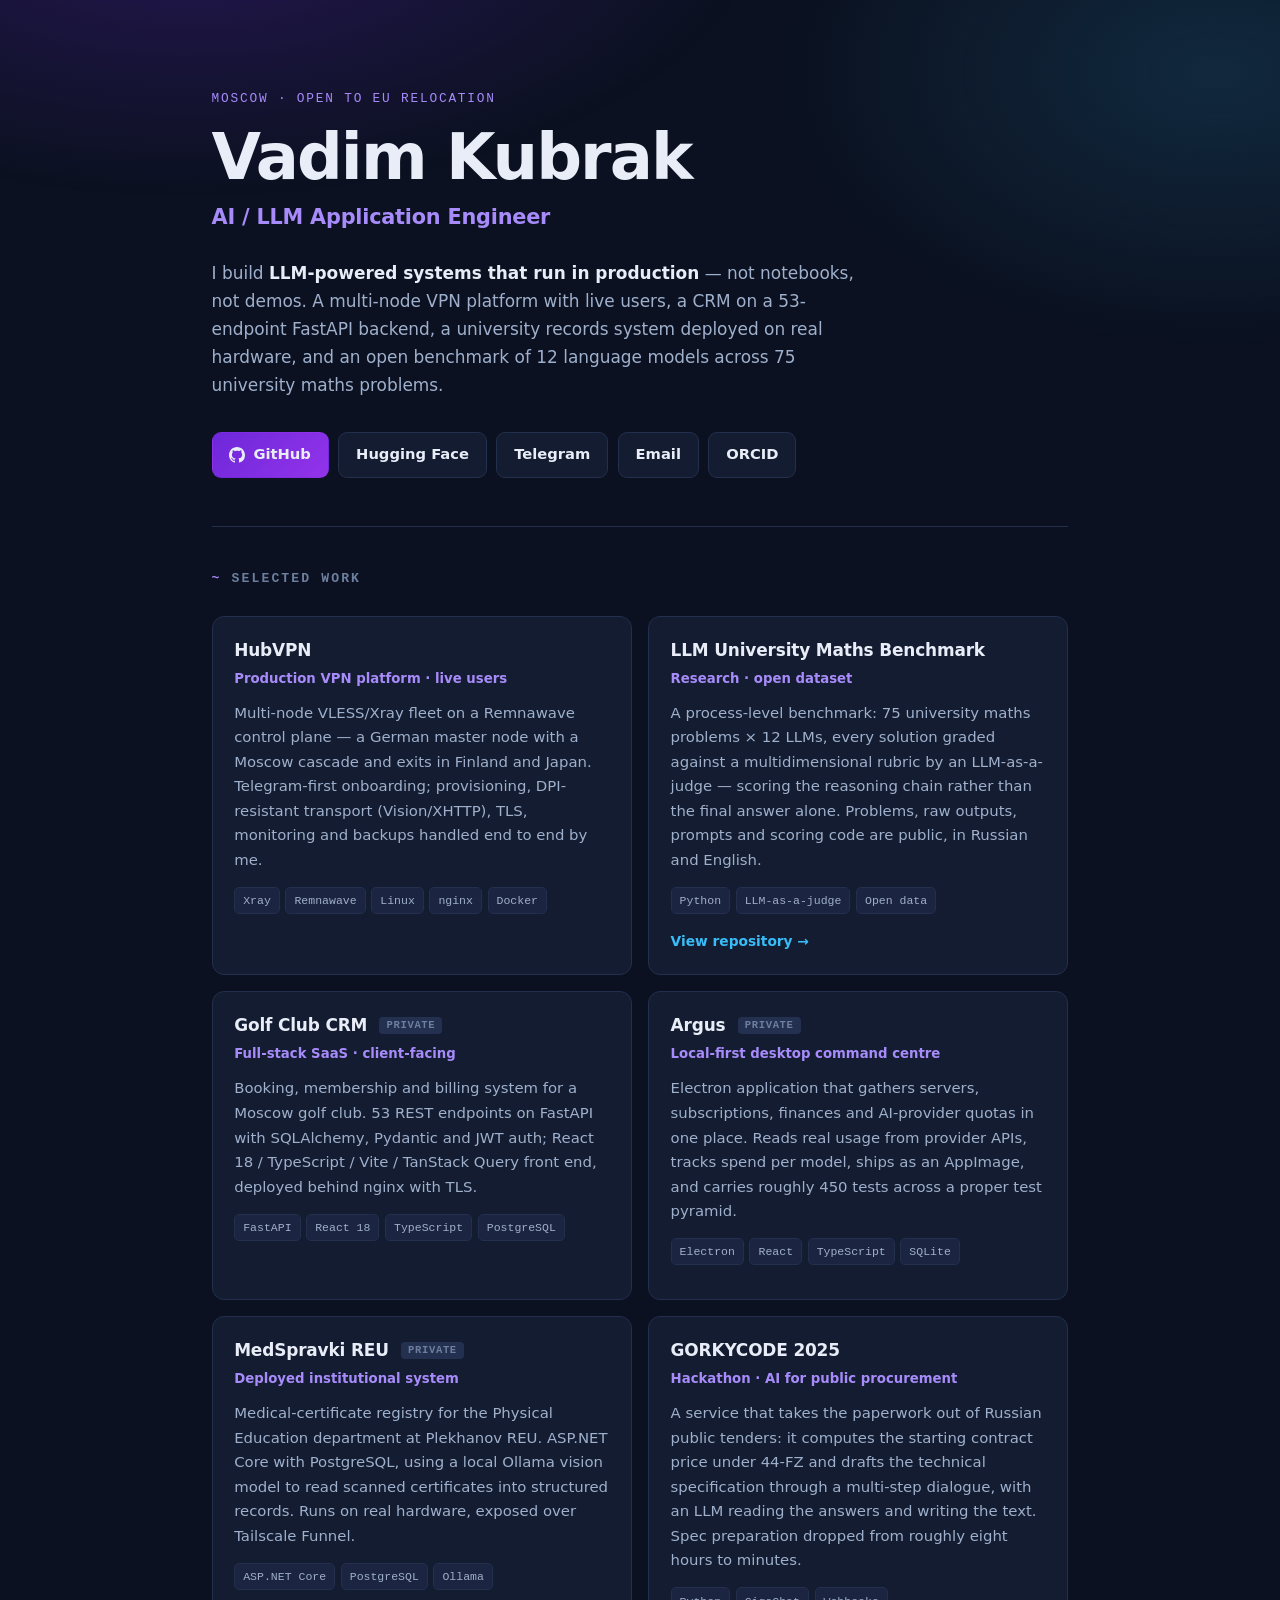
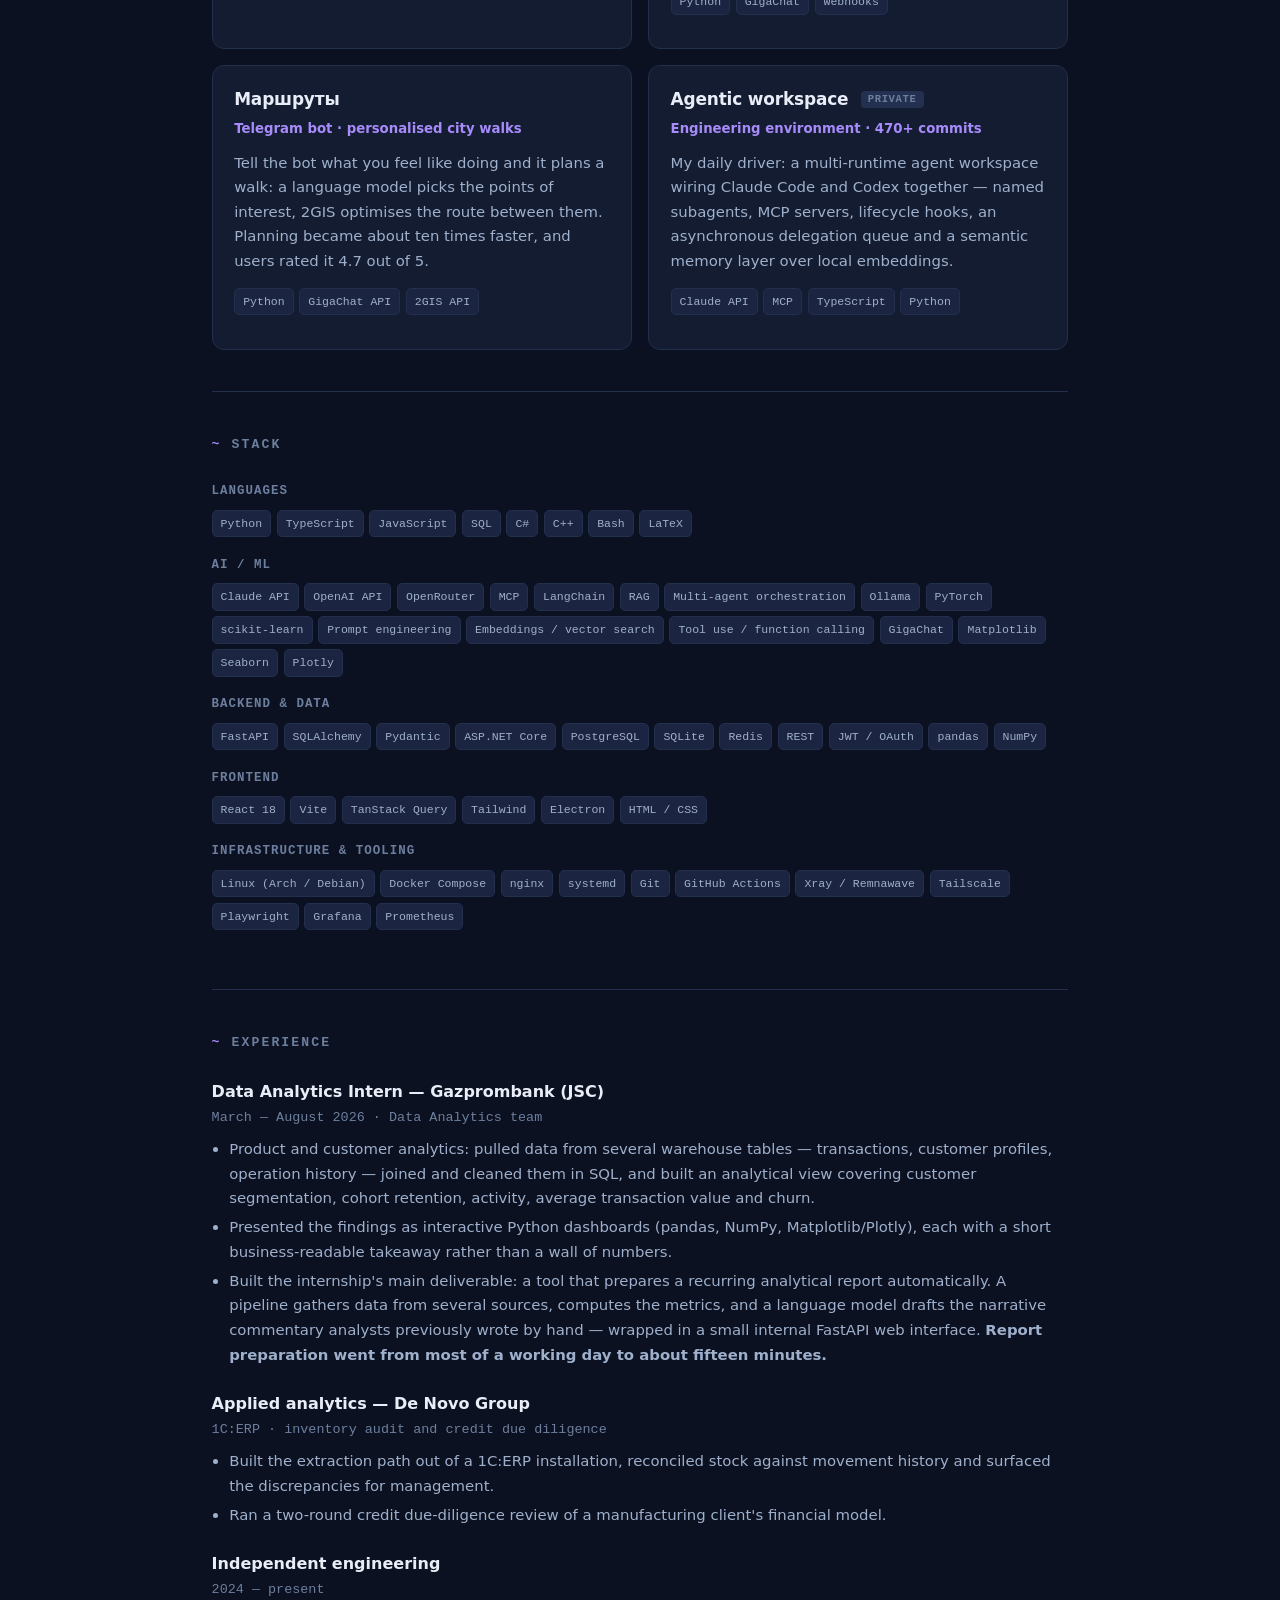
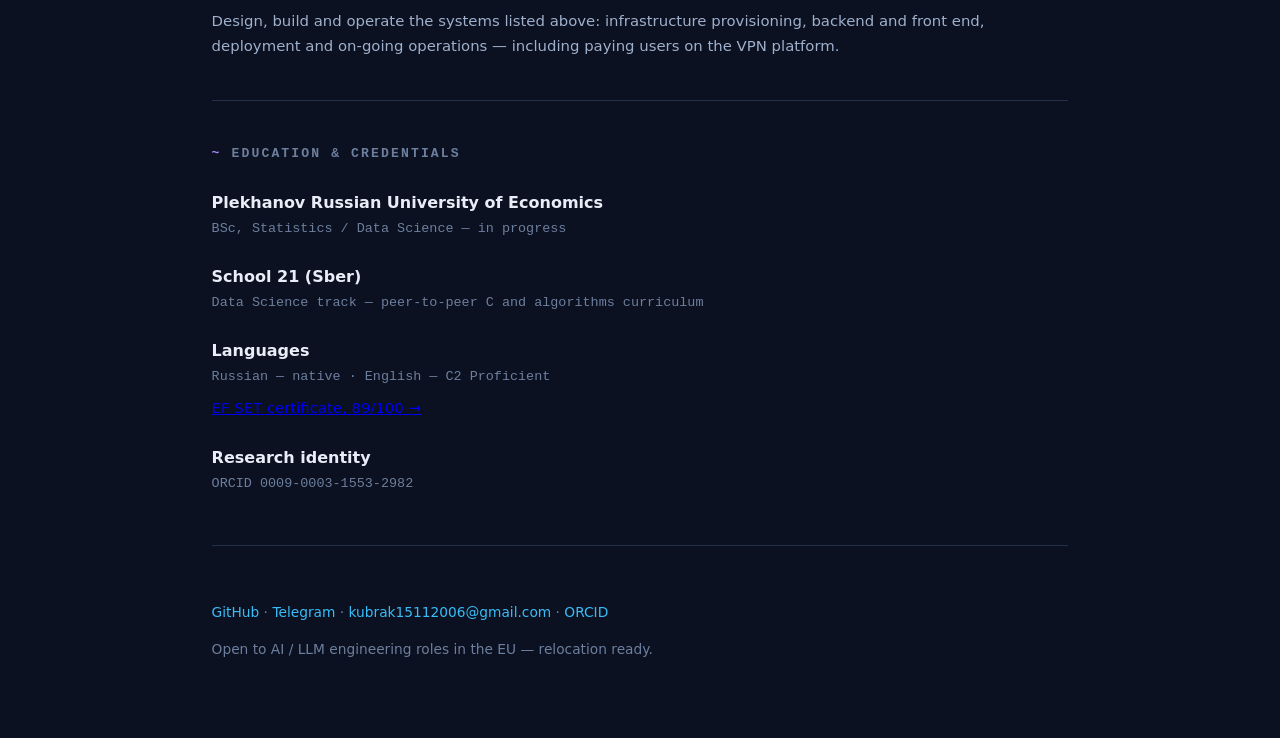
==== index.html @ 0b0b3840 "feat: link the Hugging Face profile" ====
<!doctype html>
<html lang="en">
<head>
<meta charset="utf-8" />
<meta name="viewport" content="width=device-width, initial-scale=1" />
<title>Vadim Kubrak — AI / LLM Application Engineer</title>
<meta name="description" content="AI / LLM Application Engineer. Production LLM systems, multi-agent pipelines, RAG and MCP tooling. FastAPI, React, Linux infrastructure. Open to roles in the EU." />
<link rel="canonical" href="https://archangel-gabri.github.io/" />

<meta property="og:type" content="profile" />
<meta property="og:title" content="Vadim Kubrak — AI / LLM Application Engineer" />
<meta property="og:description" content="Production LLM systems, not demos. Multi-agent pipelines, RAG, MCP. FastAPI · React · Linux." />
<meta property="og:url" content="https://archangel-gabri.github.io/" />
<meta name="twitter:card" content="summary" />

<link rel="icon" href="data:image/svg+xml,<svg xmlns='http://www.w3.org/2000/svg' viewBox='0 0 100 100'><rect width='100' height='100' rx='22' fill='%236D28D9'/><text y='.9em' x='50%25' text-anchor='middle' font-size='62' font-family='monospace' fill='%23fff'>V</text></svg>" />

<script type="application/ld+json">
{
  "@context": "https://schema.org",
  "@type": "Person",
  "name": "Vadim Kubrak",
  "alternateName": "Кубрак Вадим Андреевич",
  "jobTitle": "AI / LLM Application Engineer",
  "email": "mailto:kubrak15112006@gmail.com",
  "url": "https://archangel-gabri.github.io/",
  "identifier": "https://orcid.org/0009-0003-1553-2982",
  "address": { "@type": "PostalAddress", "addressLocality": "Moscow", "addressCountry": "RU" },
  "alumniOf": [
    { "@type": "CollegeOrUniversity", "name": "Plekhanov Russian University of Economics" },
    { "@type": "EducationalOrganization", "name": "School 21 (Sber)" }
  ],
  "knowsLanguage": ["ru", "en"],
  "knowsAbout": ["Large Language Models", "Retrieval-Augmented Generation", "Model Context Protocol",
                 "FastAPI", "React", "TypeScript", "Python", "Linux", "Docker"],
  "sameAs": [
    "https://github.com/Archangel-gabri",
    "https://orcid.org/0009-0003-1553-2982",
    "https://t.me/Castiel68"
  ]
}
</script>

<style>
  :root{
    --bg:#0B1120; --bg-soft:#111a2e; --panel:#131c30; --line:#22304d;
    --ink:#E8EDF7; --ink-dim:#9FB0CC; --ink-faint:#6D7F9E;
    --accent:#A78BFA; --accent-2:#6D28D9; --accent-3:#38BDF8;
    --mono:ui-monospace,"JetBrains Mono","SF Mono",Menlo,Consolas,monospace;
    --sans:"Inter",system-ui,-apple-system,"Segoe UI",Roboto,sans-serif;
    --maxw:900px;
  }
  *{box-sizing:border-box}
  html{scroll-behavior:smooth}
  body{
    margin:0; background:var(--bg); color:var(--ink);
    font-family:var(--sans); line-height:1.65; -webkit-font-smoothing:antialiased;
  }
  body::before{
    content:""; position:fixed; inset:0; pointer-events:none; z-index:0;
    background:
      radial-gradient(60rem 30rem at 15% -10%, rgba(109,40,217,.28), transparent 60%),
      radial-gradient(45rem 28rem at 95% 8%, rgba(56,189,248,.14), transparent 62%);
  }
  .wrap{position:relative; z-index:1; max-width:var(--maxw); margin:0 auto; padding:0 1.35rem}

  /* ── header ─────────────────────────────────────────── */
  header{padding:5.5rem 0 3rem}
  .eyebrow{
    font-family:var(--mono); font-size:.8rem; letter-spacing:.14em; text-transform:uppercase;
    color:var(--accent); margin:0 0 1rem;
  }
  h1{
    margin:0 0 .55rem; font-size:clamp(2.4rem,7vw,4rem); line-height:1.03;
    letter-spacing:-.03em; font-weight:800;
  }
  .role{
    margin:0 0 1.6rem; font-size:clamp(1.05rem,2.6vw,1.3rem); color:var(--accent);
    font-weight:600; letter-spacing:-.01em;
  }
  .lede{max-width:60ch; color:var(--ink-dim); font-size:1.06rem; margin:0 0 2rem}
  .lede strong{color:var(--ink); font-weight:600}

  .links{display:flex; flex-wrap:wrap; gap:.6rem}
  .btn{
    display:inline-flex; align-items:center; gap:.5rem; text-decoration:none;
    padding:.62rem 1.05rem; border-radius:9px; font-size:.92rem; font-weight:600;
    border:1px solid var(--line); color:var(--ink); background:var(--panel);
    transition:border-color .18s, transform .18s, background .18s;
  }
  .btn:hover{border-color:var(--accent); transform:translateY(-2px); background:#182444}
  .btn.primary{background:linear-gradient(135deg,var(--accent-2),#9333EA); border-color:transparent}
  .btn.primary:hover{background:linear-gradient(135deg,#7c3aed,#a855f7)}
  .btn svg{width:16px;height:16px;fill:currentColor;flex:none}

  /* ── sections ───────────────────────────────────────── */
  section{padding:2.6rem 0; border-top:1px solid var(--line)}
  h2{
    font-family:var(--mono); font-size:.82rem; letter-spacing:.16em; text-transform:uppercase;
    color:var(--ink-faint); margin:0 0 1.6rem; font-weight:600;
  }
  h2::before{content:"~ "; color:var(--accent)}

  .grid{display:grid; grid-template-columns:repeat(auto-fit,minmax(280px,1fr)); gap:1rem}
  .card{
    background:var(--panel); border:1px solid var(--line); border-radius:12px; padding:1.25rem 1.35rem;
    transition:border-color .18s, transform .18s;
  }
  .card:hover{border-color:#33456b; transform:translateY(-2px)}
  .card h3{margin:0 0 .2rem; font-size:1.06rem; letter-spacing:-.01em}
  .card .meta{margin:0 0 .7rem; font-size:.83rem; color:var(--accent); font-weight:600}
  .card p{margin:0 0 .9rem; font-size:.93rem; color:var(--ink-dim)}
  .card a.more{font-size:.86rem; color:var(--accent-3); text-decoration:none; font-weight:600}
  .card a.more:hover{text-decoration:underline}

  .tags{display:flex; flex-wrap:wrap; gap:.35rem; margin-bottom:.85rem}
  .tag{
    font-family:var(--mono); font-size:.72rem; padding:.2rem .5rem; border-radius:5px;
    background:#1b2440; color:var(--ink-dim); border:1px solid var(--line);
  }
  .pill{
    font-family:var(--mono); font-size:.66rem; letter-spacing:.06em; text-transform:uppercase;
    padding:.15rem .45rem; border-radius:4px; background:#243050; color:var(--ink-faint);
    vertical-align:middle; margin-left:.4rem; font-weight:600;
  }

  /* stack */
  .stack-row{margin-bottom:1.1rem}
  .stack-row h4{
    margin:0 0 .5rem; font-size:.78rem; font-family:var(--mono); color:var(--ink-faint);
    letter-spacing:.08em; text-transform:uppercase; font-weight:600;
  }

  /* experience / education */
  .entry{margin-bottom:1.5rem}
  .entry:last-child{margin-bottom:0}
  .entry h3{margin:0 0 .1rem; font-size:1rem}
  .entry .meta{margin:0 0 .5rem; font-size:.84rem; color:var(--ink-faint); font-family:var(--mono)}
  .entry p{margin:0; font-size:.93rem; color:var(--ink-dim)}
  .entry ul{margin:.5rem 0 0; padding-left:1.1rem; color:var(--ink-dim); font-size:.93rem}
  .entry li{margin-bottom:.28rem}

  footer{
    padding:2.6rem 0 4rem; border-top:1px solid var(--line);
    color:var(--ink-faint); font-size:.86rem;
  }
  footer a{color:var(--accent-3); text-decoration:none}
  footer a:hover{text-decoration:underline}

  @media (prefers-reduced-motion:reduce){
    *{transition:none !important; scroll-behavior:auto !important}
  }
</style>
</head>
<body>
<div class="wrap">

<header>
  <p class="eyebrow">Moscow · open to EU relocation</p>
  <h1>Vadim Kubrak</h1>
  <p class="role">AI / LLM Application Engineer</p>
  <p class="lede">
    I build <strong>LLM-powered systems that run in production</strong> — not notebooks, not demos.
    A multi-node VPN platform with live users, a CRM on a 53-endpoint FastAPI backend, a university
    records system deployed on real hardware, and an open benchmark of 12 language models across
    75 university maths problems.
  </p>
  <div class="links">
    <a class="btn primary" href="https://github.com/Archangel-gabri">
      <svg viewBox="0 0 16 16"><path d="M8 0C3.58 0 0 3.58 0 8c0 3.54 2.29 6.53 5.47 7.59.4.07.55-.17.55-.38 0-.19-.01-.82-.01-1.49-2.01.37-2.53-.49-2.69-.94-.09-.23-.48-.94-.82-1.13-.28-.15-.68-.52-.01-.53.63-.01 1.08.58 1.23.82.72 1.21 1.87.87 2.33.66.07-.52.28-.87.51-1.07-1.78-.2-3.64-.89-3.64-3.95 0-.87.31-1.59.82-2.15-.08-.2-.36-1.02.08-2.12 0 0 .67-.21 2.2.82.64-.18 1.32-.27 2-.27s1.36.09 2 .27c1.53-1.04 2.2-.82 2.2-.82.44 1.1.16 1.92.08 2.12.51.56.82 1.27.82 2.15 0 3.07-1.87 3.75-3.65 3.95.29.25.54.73.54 1.48 0 1.07-.01 1.93-.01 2.2 0 .21.15.46.55.38A8.01 8.01 0 0016 8c0-4.42-3.58-8-8-8z"/></svg>
      GitHub
    </a>
    <a class="btn" href="https://huggingface.co/vadimkubrak">Hugging Face</a>
    <a class="btn" href="https://t.me/Castiel68">Telegram</a>
    <a class="btn" href="mailto:kubrak15112006@gmail.com">Email</a>
    <a class="btn" href="https://orcid.org/0009-0003-1553-2982">ORCID</a>
  </div>
</header>

<section id="work">
  <h2>Selected work</h2>
  <div class="grid">

    <article class="card">
      <h3>HubVPN</h3>
      <p class="meta">Production VPN platform · live users</p>
      <p>
        Multi-node VLESS/Xray fleet on a Remnawave control plane — a German master node with a Moscow
        cascade and exits in Finland and Japan. Telegram-first onboarding; provisioning, DPI-resistant
        transport (Vision/XHTTP), TLS, monitoring and backups handled end to end by me.
      </p>
      <div class="tags"><span class="tag">Xray</span><span class="tag">Remnawave</span><span class="tag">Linux</span><span class="tag">nginx</span><span class="tag">Docker</span></div>
    </article>

    <article class="card">
      <h3>LLM University Maths Benchmark</h3>
      <p class="meta">Research · open dataset</p>
      <p>
        A process-level benchmark: 75 university maths problems × 12 LLMs, every solution graded against
        a multidimensional rubric by an LLM-as-a-judge — scoring the reasoning chain rather than the final
        answer alone. Problems, raw outputs, prompts and scoring code are public, in Russian and English.
      </p>
      <div class="tags"><span class="tag">Python</span><span class="tag">LLM-as-a-judge</span><span class="tag">Open data</span></div>
      <a class="more" href="https://github.com/Archangel-gabri/llm-university-math-benchmark">View repository →</a>
    </article>

    <article class="card">
      <h3>Golf Club CRM <span class="pill">private</span></h3>
      <p class="meta">Full-stack SaaS · client-facing</p>
      <p>
        Booking, membership and billing system for a Moscow golf club. 53 REST endpoints on FastAPI with
        SQLAlchemy, Pydantic and JWT auth; React 18 / TypeScript / Vite / TanStack Query front end,
        deployed behind nginx with TLS.
      </p>
      <div class="tags"><span class="tag">FastAPI</span><span class="tag">React 18</span><span class="tag">TypeScript</span><span class="tag">PostgreSQL</span></div>
    </article>

    <article class="card">
      <h3>Argus <span class="pill">private</span></h3>
      <p class="meta">Local-first desktop command centre</p>
      <p>
        Electron application that gathers servers, subscriptions, finances and AI-provider quotas in one
        place. Reads real usage from provider APIs, tracks spend per model, ships as an AppImage, and
        carries roughly 450 tests across a proper test pyramid.
      </p>
      <div class="tags"><span class="tag">Electron</span><span class="tag">React</span><span class="tag">TypeScript</span><span class="tag">SQLite</span></div>
    </article>

    <article class="card">
      <h3>MedSpravki REU <span class="pill">private</span></h3>
      <p class="meta">Deployed institutional system</p>
      <p>
        Medical-certificate registry for the Physical Education department at Plekhanov REU. ASP.NET Core
        with PostgreSQL, using a local Ollama vision model to read scanned certificates into structured
        records. Runs on real hardware, exposed over Tailscale Funnel.
      </p>
      <div class="tags"><span class="tag">ASP.NET Core</span><span class="tag">PostgreSQL</span><span class="tag">Ollama</span></div>
    </article>

    <article class="card">
      <h3>GORKYCODE 2025</h3>
      <p class="meta">Hackathon · AI for public procurement</p>
      <p>
        A service that takes the paperwork out of Russian public tenders: it computes the starting
        contract price under 44-FZ and drafts the technical specification through a multi-step dialogue,
        with an LLM reading the answers and writing the text. Spec preparation dropped from roughly
        eight hours to minutes.
      </p>
      <div class="tags"><span class="tag">Python</span><span class="tag">GigaChat</span><span class="tag">Webhooks</span></div>
    </article>

    <article class="card">
      <h3>Маршруты</h3>
      <p class="meta">Telegram bot · personalised city walks</p>
      <p>
        Tell the bot what you feel like doing and it plans a walk: a language model picks the points of
        interest, 2GIS optimises the route between them. Planning became about ten times faster, and
        users rated it 4.7 out of 5.
      </p>
      <div class="tags"><span class="tag">Python</span><span class="tag">GigaChat API</span><span class="tag">2GIS API</span></div>
    </article>

    <article class="card">
      <h3>Agentic workspace <span class="pill">private</span></h3>
      <p class="meta">Engineering environment · 470+ commits</p>
      <p>
        My daily driver: a multi-runtime agent workspace wiring Claude Code and Codex together — named
        subagents, MCP servers, lifecycle hooks, an asynchronous delegation queue and a semantic memory
        layer over local embeddings.
      </p>
      <div class="tags"><span class="tag">Claude API</span><span class="tag">MCP</span><span class="tag">TypeScript</span><span class="tag">Python</span></div>
    </article>

  </div>
</section>

<section id="stack">
  <h2>Stack</h2>

  <div class="stack-row">
    <h4>Languages</h4>
    <div class="tags">
      <span class="tag">Python</span><span class="tag">TypeScript</span><span class="tag">JavaScript</span>
      <span class="tag">SQL</span><span class="tag">C#</span><span class="tag">C++</span>
      <span class="tag">Bash</span><span class="tag">LaTeX</span>
    </div>
  </div>

  <div class="stack-row">
    <h4>AI / ML</h4>
    <div class="tags">
      <span class="tag">Claude API</span><span class="tag">OpenAI API</span><span class="tag">OpenRouter</span>
      <span class="tag">MCP</span><span class="tag">LangChain</span><span class="tag">RAG</span>
      <span class="tag">Multi-agent orchestration</span><span class="tag">Ollama</span>
      <span class="tag">PyTorch</span><span class="tag">scikit-learn</span><span class="tag">Prompt engineering</span>
      <span class="tag">Embeddings / vector search</span><span class="tag">Tool use / function calling</span>
      <span class="tag">GigaChat</span><span class="tag">Matplotlib</span><span class="tag">Seaborn</span><span class="tag">Plotly</span>
    </div>
  </div>

  <div class="stack-row">
    <h4>Backend &amp; data</h4>
    <div class="tags">
      <span class="tag">FastAPI</span><span class="tag">SQLAlchemy</span><span class="tag">Pydantic</span>
      <span class="tag">ASP.NET Core</span><span class="tag">PostgreSQL</span><span class="tag">SQLite</span>
      <span class="tag">Redis</span><span class="tag">REST</span><span class="tag">JWT / OAuth</span>
      <span class="tag">pandas</span><span class="tag">NumPy</span>
    </div>
  </div>

  <div class="stack-row">
    <h4>Frontend</h4>
    <div class="tags">
      <span class="tag">React 18</span><span class="tag">Vite</span><span class="tag">TanStack Query</span>
      <span class="tag">Tailwind</span><span class="tag">Electron</span><span class="tag">HTML / CSS</span>
    </div>
  </div>

  <div class="stack-row">
    <h4>Infrastructure &amp; tooling</h4>
    <div class="tags">
      <span class="tag">Linux (Arch / Debian)</span><span class="tag">Docker Compose</span><span class="tag">nginx</span>
      <span class="tag">systemd</span><span class="tag">Git</span><span class="tag">GitHub Actions</span>
      <span class="tag">Xray / Remnawave</span><span class="tag">Tailscale</span><span class="tag">Playwright</span>
      <span class="tag">Grafana</span><span class="tag">Prometheus</span>
    </div>
  </div>
</section>

<section id="experience">
  <h2>Experience</h2>

  <div class="entry">
    <h3>Data Analytics Intern — Gazprombank (JSC)</h3>
    <p class="meta">March — August 2026 · Data Analytics team</p>
    <ul>
      <li>Product and customer analytics: pulled data from several warehouse tables — transactions,
          customer profiles, operation history — joined and cleaned them in SQL, and built an analytical
          view covering customer segmentation, cohort retention, activity, average transaction value
          and churn.</li>
      <li>Presented the findings as interactive Python dashboards (pandas, NumPy, Matplotlib/Plotly),
          each with a short business-readable takeaway rather than a wall of numbers.</li>
      <li>Built the internship's main deliverable: a tool that prepares a recurring analytical report
          automatically. A pipeline gathers data from several sources, computes the metrics, and a
          language model drafts the narrative commentary analysts previously wrote by hand — wrapped in
          a small internal FastAPI web interface. <strong>Report preparation went from most of a working
          day to about fifteen minutes.</strong></li>
    </ul>
  </div>

  <div class="entry">
    <h3>Applied analytics — De Novo Group</h3>
    <p class="meta">1C:ERP · inventory audit and credit due diligence</p>
    <ul>
      <li>Built the extraction path out of a 1C:ERP installation, reconciled stock against movement
          history and surfaced the discrepancies for management.</li>
      <li>Ran a two-round credit due-diligence review of a manufacturing client's financial model.</li>
    </ul>
  </div>

  <div class="entry">
    <h3>Independent engineering</h3>
    <p class="meta">2024 — present</p>
    <p>
      Design, build and operate the systems listed above: infrastructure provisioning, backend and front
      end, deployment and on-going operations — including paying users on the VPN platform.
    </p>
  </div>
</section>

<section id="education">
  <h2>Education &amp; credentials</h2>

  <div class="entry">
    <h3>Plekhanov Russian University of Economics</h3>
    <p class="meta">BSc, Statistics / Data Science — in progress</p>
  </div>

  <div class="entry">
    <h3>School 21 (Sber)</h3>
    <p class="meta">Data Science track — peer-to-peer C and algorithms curriculum</p>
  </div>

  <div class="entry">
    <h3>Languages</h3>
    <p class="meta">Russian — native · English — C2 Proficient</p>
    <p><a class="more" href="https://cert.efset.org/AUNUCR">EF SET certificate, 89/100 →</a></p>
  </div>

  <div class="entry">
    <h3>Research identity</h3>
    <p class="meta">ORCID 0009-0003-1553-2982</p>
  </div>
</section>

<footer>
  <p>
    <a href="https://github.com/Archangel-gabri">GitHub</a> ·
    <a href="https://t.me/Castiel68">Telegram</a> ·
    <a href="mailto:kubrak15112006@gmail.com">kubrak15112006@gmail.com</a> ·
    <a href="https://orcid.org/0009-0003-1553-2982">ORCID</a>
  </p>
  <p>Open to AI / LLM engineering roles in the EU — relocation ready.</p>
</footer>

</div>
</body>
</html>
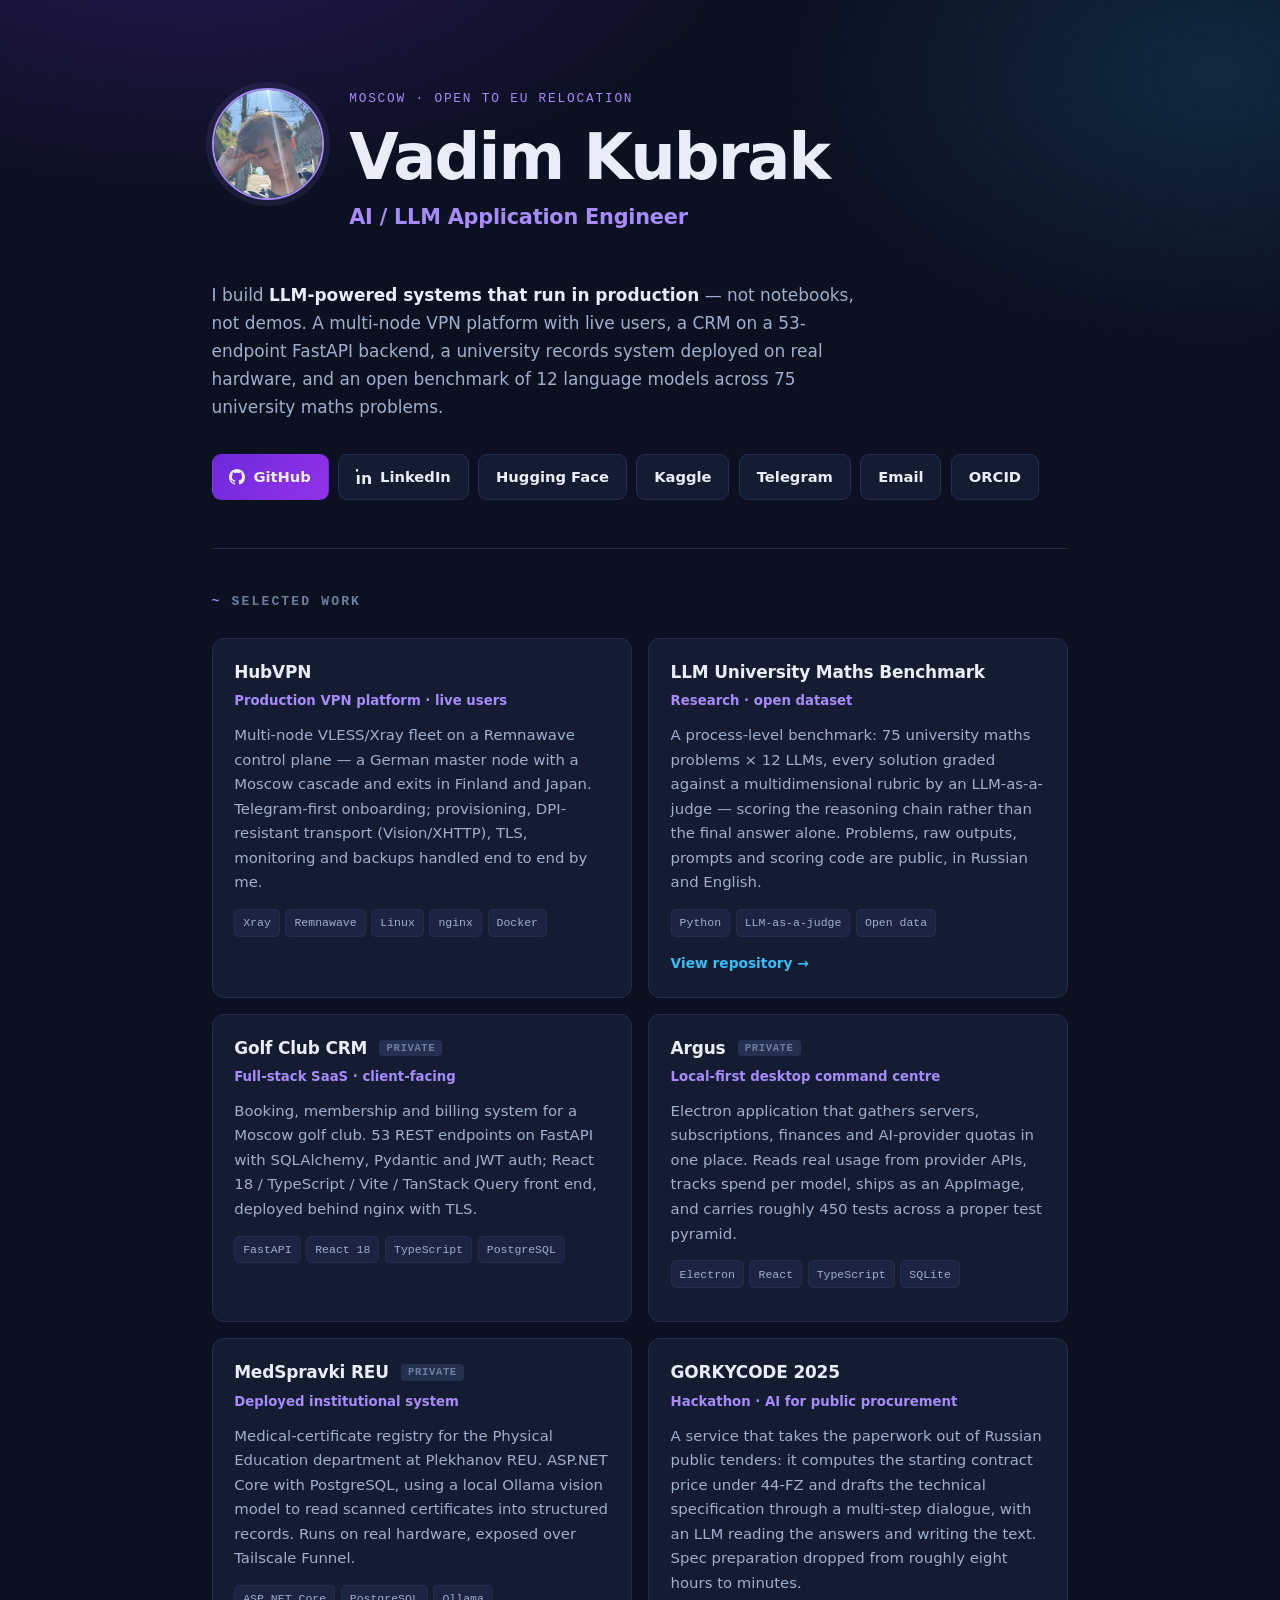
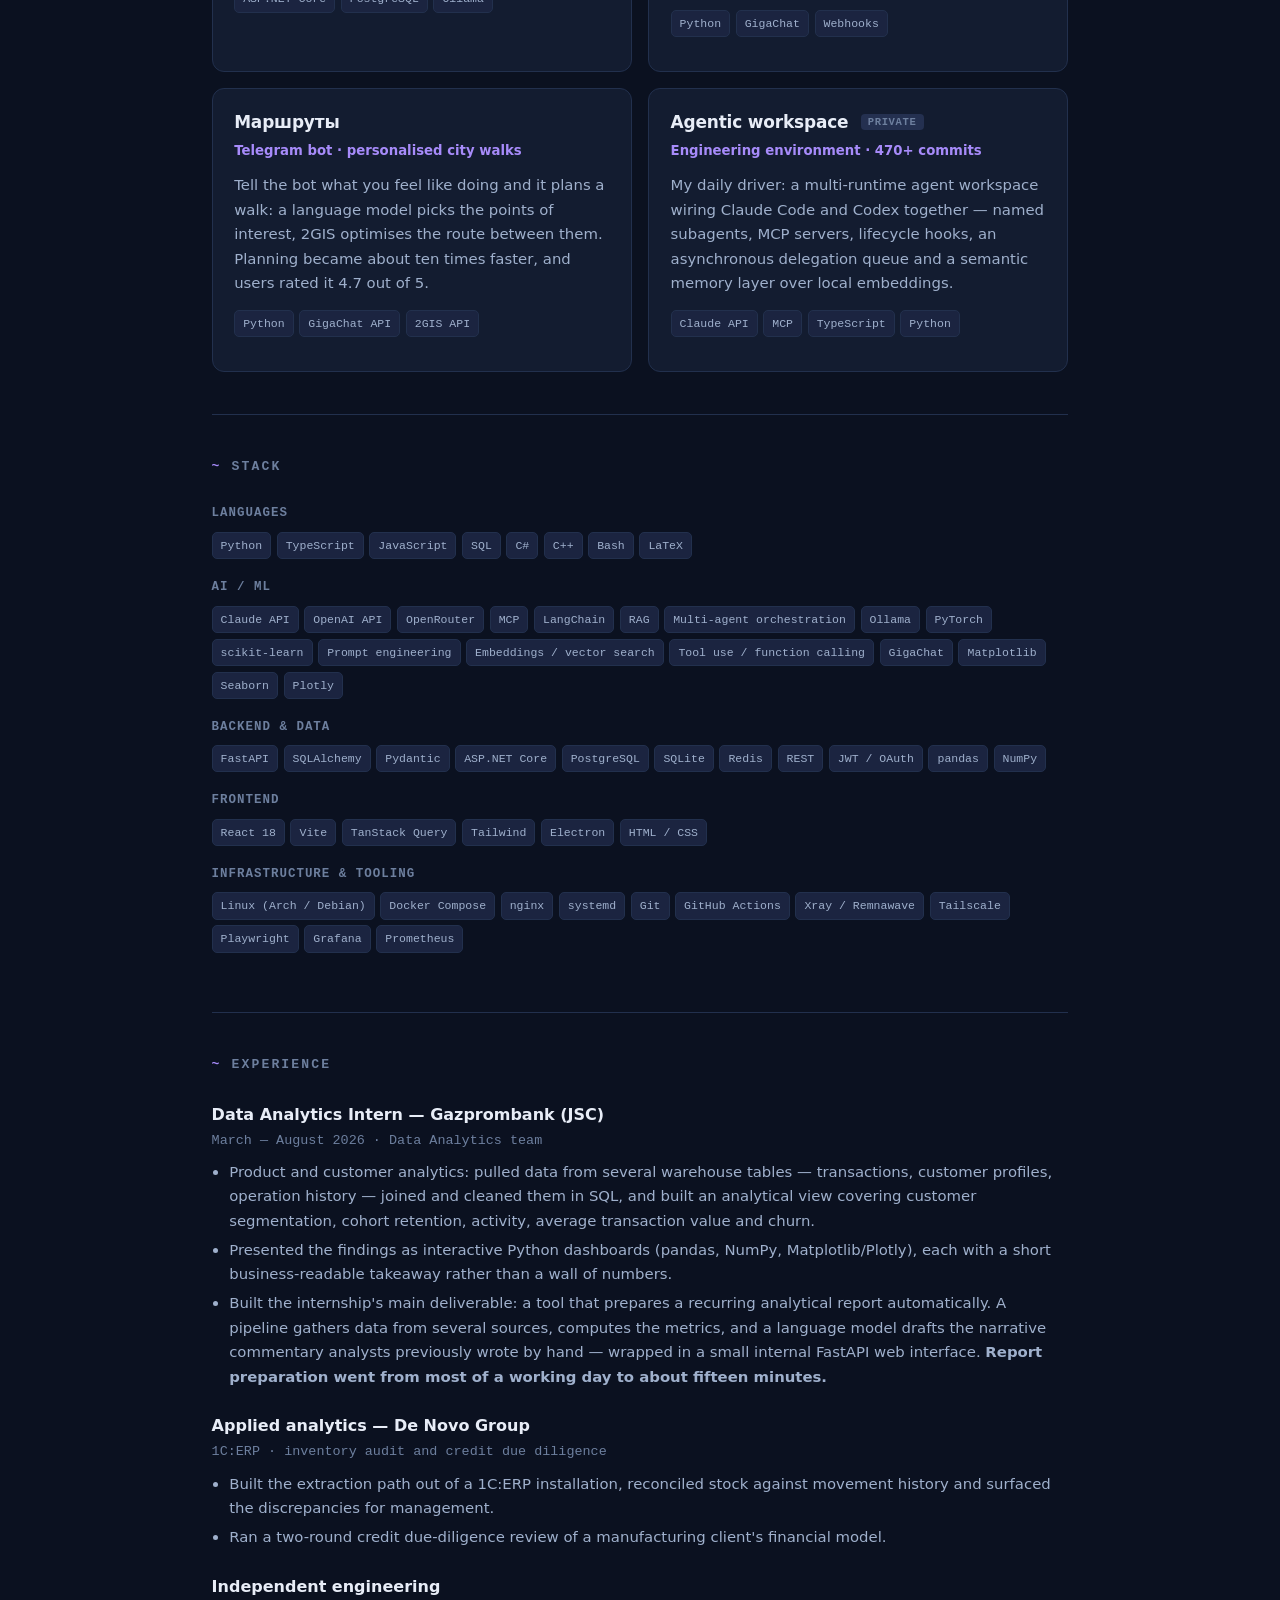
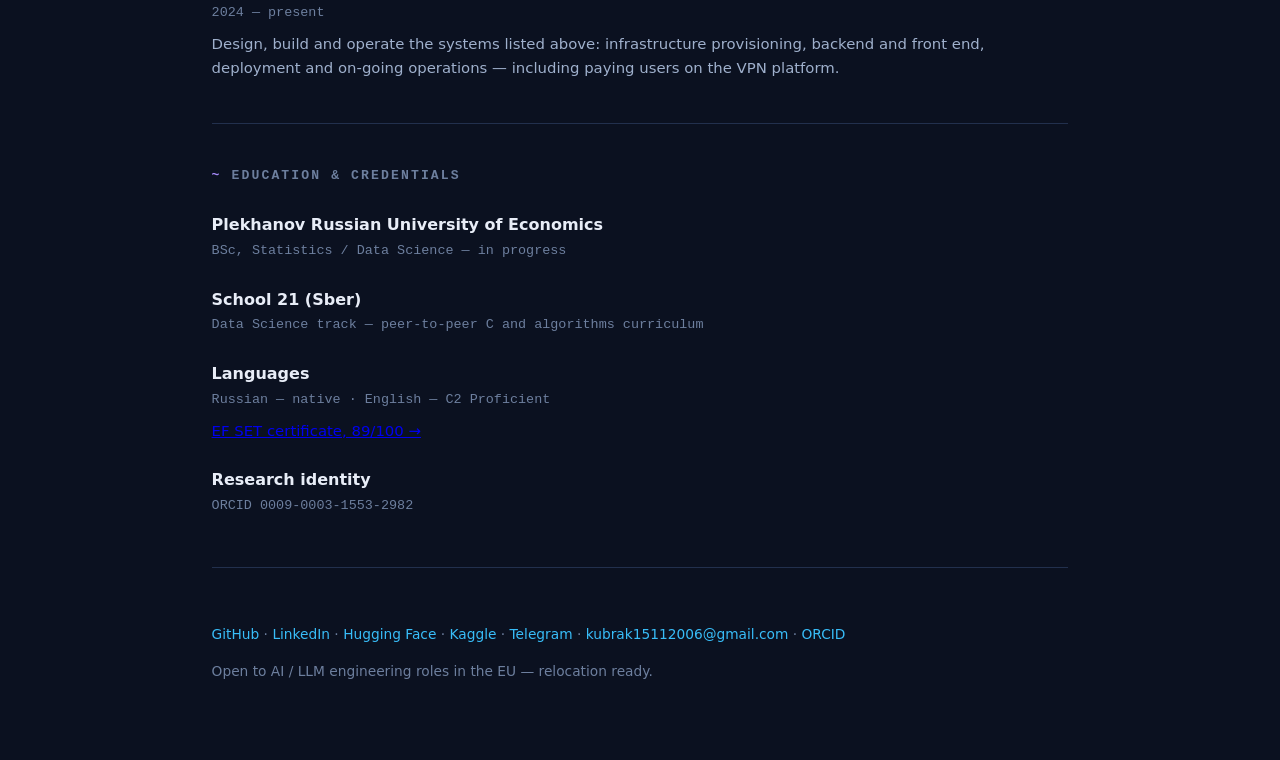
==== commit 8184ccb3: "Add portrait, OG card and links to every profile - avatar + favicon + 1200x630 Open Graph card - Lin" ====
--- a/index.html
+++ b/index.html
@@ -11,9 +11,18 @@
 <meta property="og:title" content="Vadim Kubrak — AI / LLM Application Engineer" />
 <meta property="og:description" content="Production LLM systems, not demos. Multi-agent pipelines, RAG, MCP. FastAPI · React · Linux." />
 <meta property="og:url" content="https://archangel-gabri.github.io/" />
-<meta name="twitter:card" content="summary" />
-
-<link rel="icon" href="data:image/svg+xml,<svg xmlns='http://www.w3.org/2000/svg' viewBox='0 0 100 100'><rect width='100' height='100' rx='22' fill='%236D28D9'/><text y='.9em' x='50%25' text-anchor='middle' font-size='62' font-family='monospace' fill='%23fff'>V</text></svg>" />
+<meta property="og:image" content="https://archangel-gabri.github.io/assets/og.jpg" />
+<meta property="og:image:width" content="1200" />
+<meta property="og:image:height" content="630" />
+<meta property="profile:first_name" content="Vadim" />
+<meta property="profile:last_name" content="Kubrak" />
+<meta name="twitter:card" content="summary_large_image" />
+<meta name="twitter:title" content="Vadim Kubrak — AI / LLM Application Engineer" />
+<meta name="twitter:description" content="Production LLM systems, not demos. Multi-agent pipelines, RAG, MCP." />
+<meta name="twitter:image" content="https://archangel-gabri.github.io/assets/og.jpg" />
+
+<link rel="icon" type="image/png" href="assets/favicon.png" />
+<link rel="apple-touch-icon" href="assets/avatar.jpg" />
 
 <script type="application/ld+json">
 {
@@ -24,8 +33,21 @@
   "jobTitle": "AI / LLM Application Engineer",
   "email": "mailto:kubrak15112006@gmail.com",
   "url": "https://archangel-gabri.github.io/",
+  "image": "https://archangel-gabri.github.io/assets/avatar.jpg",
   "identifier": "https://orcid.org/0009-0003-1553-2982",
   "address": { "@type": "PostalAddress", "addressLocality": "Moscow", "addressCountry": "RU" },
+  "seeks": {
+    "@type": "Demand",
+    "name": "AI / LLM engineering roles in the EU — relocation ready"
+  },
+  "hasCredential": [
+    {
+      "@type": "EducationalOccupationalCredential",
+      "name": "EF SET English Certificate — C2 Proficient (89/100)",
+      "url": "https://cert.efset.org/AUNUCR",
+      "credentialCategory": "certificate"
+    }
+  ],
   "alumniOf": [
     { "@type": "CollegeOrUniversity", "name": "Plekhanov Russian University of Economics" },
     { "@type": "EducationalOrganization", "name": "School 21 (Sber)" }
@@ -35,6 +57,9 @@
                  "FastAPI", "React", "TypeScript", "Python", "Linux", "Docker"],
   "sameAs": [
     "https://github.com/Archangel-gabri",
+    "https://www.linkedin.com/in/vadimkubrak/",
+    "https://huggingface.co/vadimkubrak",
+    "https://www.kaggle.com/vadimkubrak",
     "https://orcid.org/0009-0003-1553-2982",
     "https://t.me/Castiel68"
   ]
@@ -66,6 +91,15 @@
 
   /* ── header ─────────────────────────────────────────── */
   header{padding:5.5rem 0 3rem}
+  .idcard{display:flex; gap:1.6rem; align-items:flex-start; margin-bottom:1.4rem}
+  .idcard img{
+    width:112px; height:112px; border-radius:50%; object-fit:cover; flex:none;
+    border:2px solid var(--accent); box-shadow:0 0 0 6px rgba(167,139,250,.10);
+  }
+  @media (max-width:520px){
+    .idcard{flex-direction:column; gap:1rem}
+    .idcard img{width:88px; height:88px}
+  }
   .eyebrow{
     font-family:var(--mono); font-size:.8rem; letter-spacing:.14em; text-transform:uppercase;
     color:var(--accent); margin:0 0 1rem;
@@ -156,9 +190,15 @@
 <div class="wrap">
 
 <header>
-  <p class="eyebrow">Moscow · open to EU relocation</p>
-  <h1>Vadim Kubrak</h1>
-  <p class="role">AI / LLM Application Engineer</p>
+  <div class="idcard">
+    <img src="assets/avatar.jpg" width="112" height="112"
+         alt="Vadim Kubrak" fetchpriority="high" />
+    <div>
+      <p class="eyebrow">Moscow · open to EU relocation</p>
+      <h1>Vadim Kubrak</h1>
+      <p class="role">AI / LLM Application Engineer</p>
+    </div>
+  </div>
   <p class="lede">
     I build <strong>LLM-powered systems that run in production</strong> — not notebooks, not demos.
     A multi-node VPN platform with live users, a CRM on a 53-endpoint FastAPI backend, a university
@@ -170,7 +210,12 @@
       <svg viewBox="0 0 16 16"><path d="M8 0C3.58 0 0 3.58 0 8c0 3.54 2.29 6.53 5.47 7.59.4.07.55-.17.55-.38 0-.19-.01-.82-.01-1.49-2.01.37-2.53-.49-2.69-.94-.09-.23-.48-.94-.82-1.13-.28-.15-.68-.52-.01-.53.63-.01 1.08.58 1.23.82.72 1.21 1.87.87 2.33.66.07-.52.28-.87.51-1.07-1.78-.2-3.64-.89-3.64-3.95 0-.87.31-1.59.82-2.15-.08-.2-.36-1.02.08-2.12 0 0 .67-.21 2.2.82.64-.18 1.32-.27 2-.27s1.36.09 2 .27c1.53-1.04 2.2-.82 2.2-.82.44 1.1.16 1.92.08 2.12.51.56.82 1.27.82 2.15 0 3.07-1.87 3.75-3.65 3.95.29.25.54.73.54 1.48 0 1.07-.01 1.93-.01 2.2 0 .21.15.46.55.38A8.01 8.01 0 0016 8c0-4.42-3.58-8-8-8z"/></svg>
       GitHub
     </a>
+    <a class="btn" href="https://www.linkedin.com/in/vadimkubrak/">
+      <svg viewBox="0 0 16 16"><path d="M3.6 5.9H.9V15h2.7V5.9zM2.2 1A1.6 1.6 0 100 2.6 1.6 1.6 0 002.2 1zM15 9.9c0-2.6-1.4-3.9-3.3-3.9a2.9 2.9 0 00-2.6 1.4V5.9H6.4V15H9v-4.8c0-1.3.3-2.2 1.6-2.2s1.5.9 1.5 2.2V15H15V9.9z"/></svg>
+      LinkedIn
+    </a>
     <a class="btn" href="https://huggingface.co/vadimkubrak">Hugging Face</a>
+    <a class="btn" href="https://www.kaggle.com/vadimkubrak">Kaggle</a>
     <a class="btn" href="https://t.me/Castiel68">Telegram</a>
     <a class="btn" href="mailto:kubrak15112006@gmail.com">Email</a>
     <a class="btn" href="https://orcid.org/0009-0003-1553-2982">ORCID</a>
@@ -396,6 +441,9 @@
 <footer>
   <p>
     <a href="https://github.com/Archangel-gabri">GitHub</a> ·
+    <a href="https://www.linkedin.com/in/vadimkubrak/">LinkedIn</a> ·
+    <a href="https://huggingface.co/vadimkubrak">Hugging Face</a> ·
+    <a href="https://www.kaggle.com/vadimkubrak">Kaggle</a> ·
     <a href="https://t.me/Castiel68">Telegram</a> ·
     <a href="mailto:kubrak15112006@gmail.com">kubrak15112006@gmail.com</a> ·
     <a href="https://orcid.org/0009-0003-1553-2982">ORCID</a>
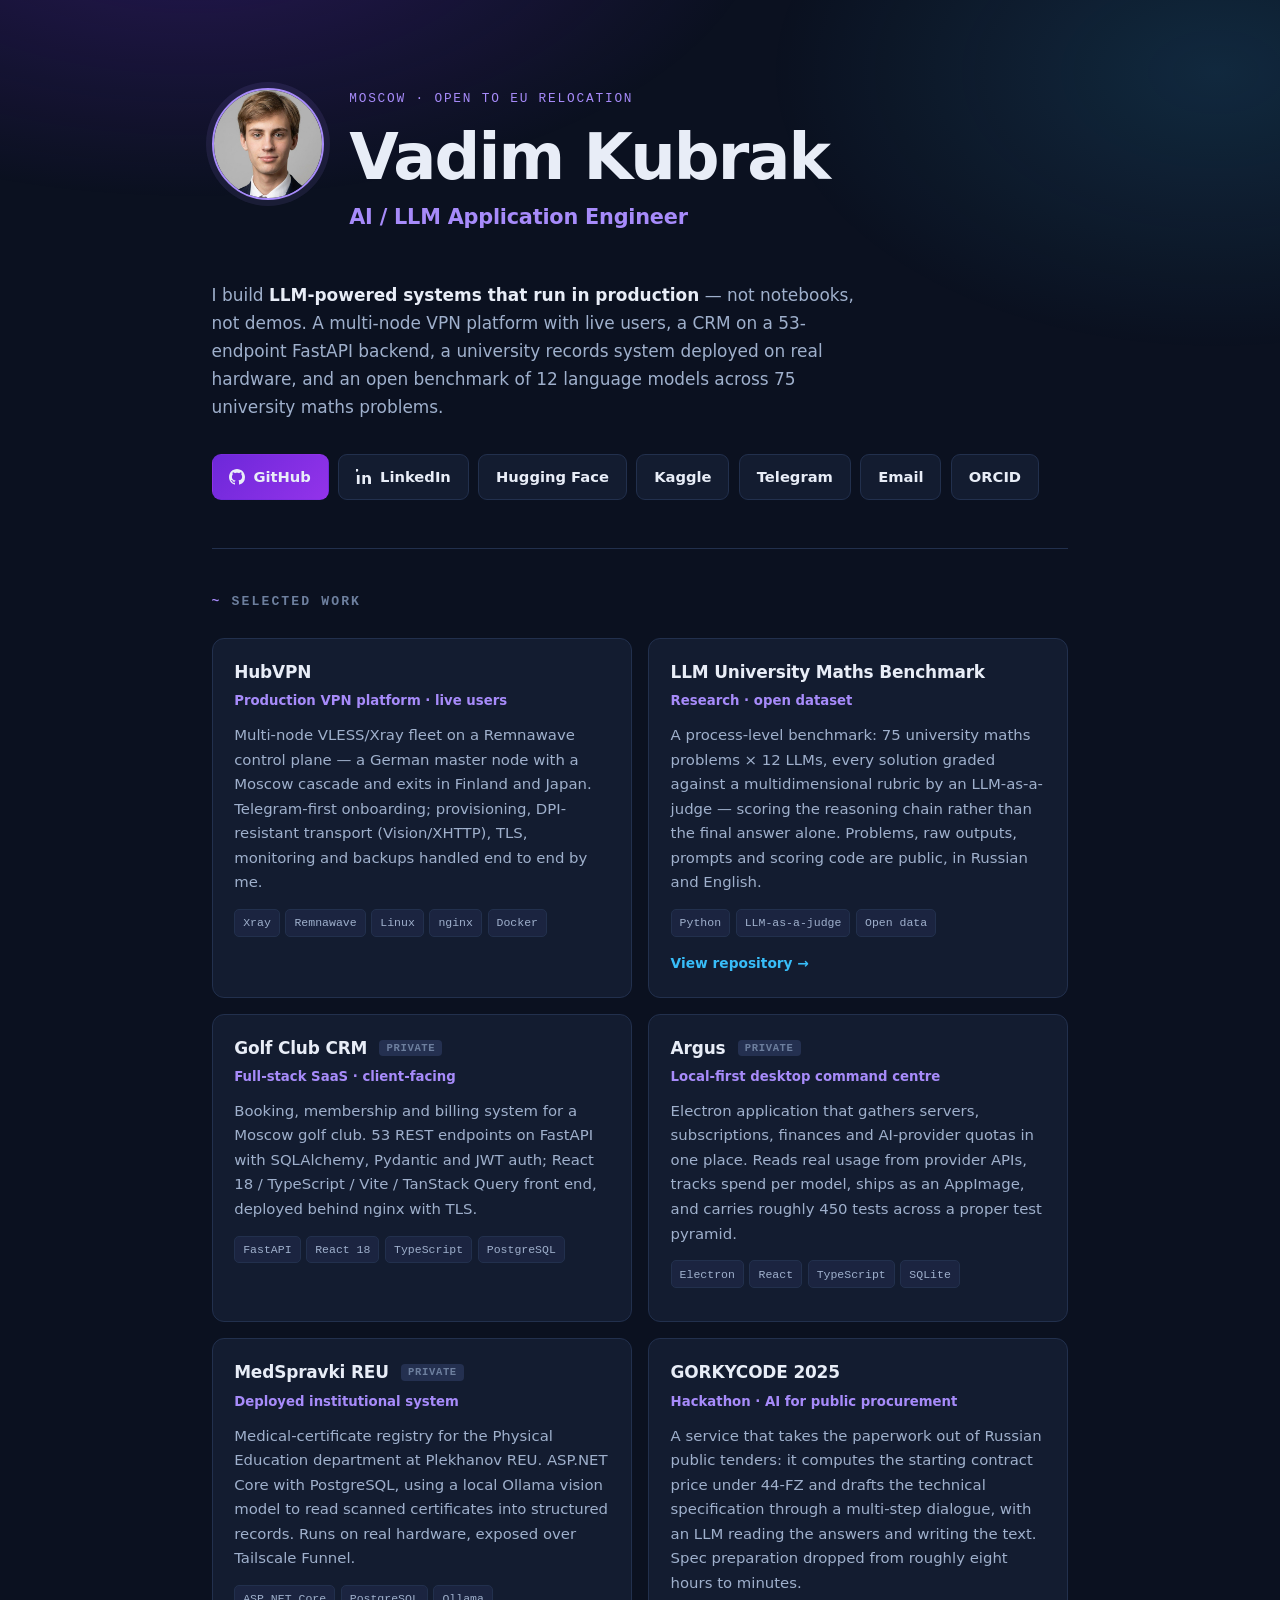
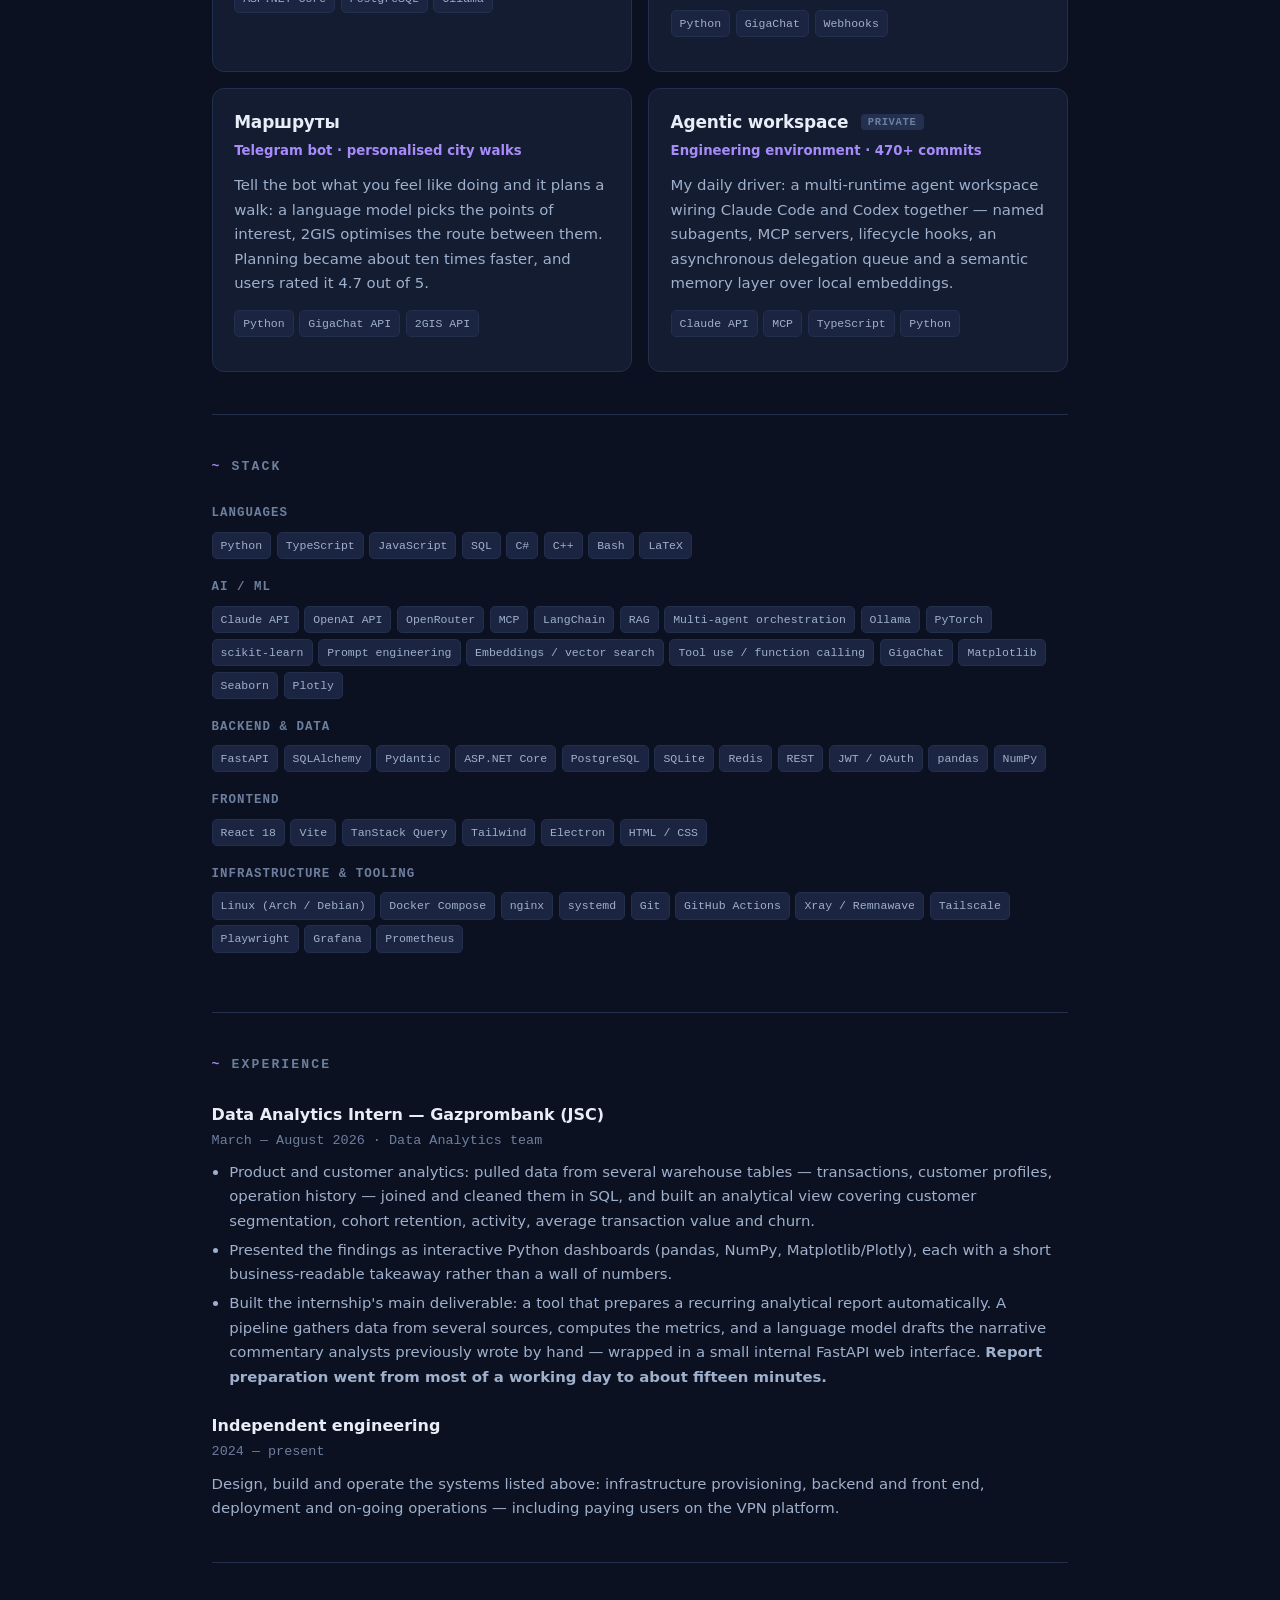
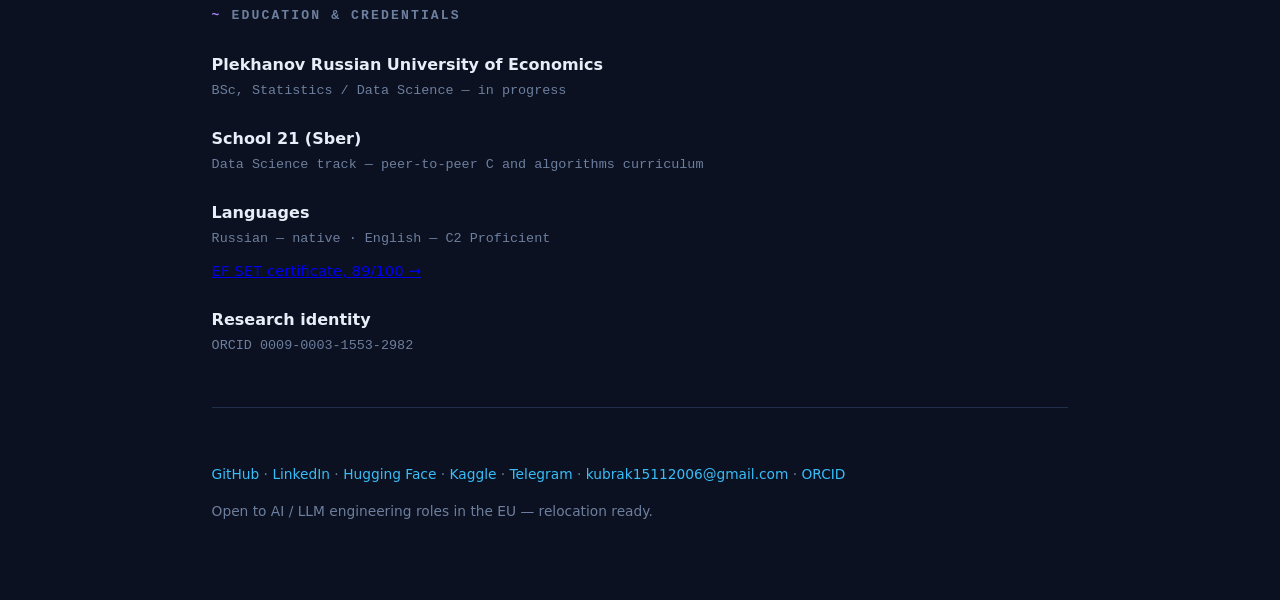
==== commit bcb1e0fa: "Drop the De Novo Group entry — it was not employment" ====
--- a/index.html
+++ b/index.html
@@ -394,16 +394,6 @@
   </div>
 
   <div class="entry">
-    <h3>Applied analytics — De Novo Group</h3>
-    <p class="meta">1C:ERP · inventory audit and credit due diligence</p>
-    <ul>
-      <li>Built the extraction path out of a 1C:ERP installation, reconciled stock against movement
-          history and surfaced the discrepancies for management.</li>
-      <li>Ran a two-round credit due-diligence review of a manufacturing client's financial model.</li>
-    </ul>
-  </div>
-
-  <div class="entry">
     <h3>Independent engineering</h3>
     <p class="meta">2024 — present</p>
     <p>
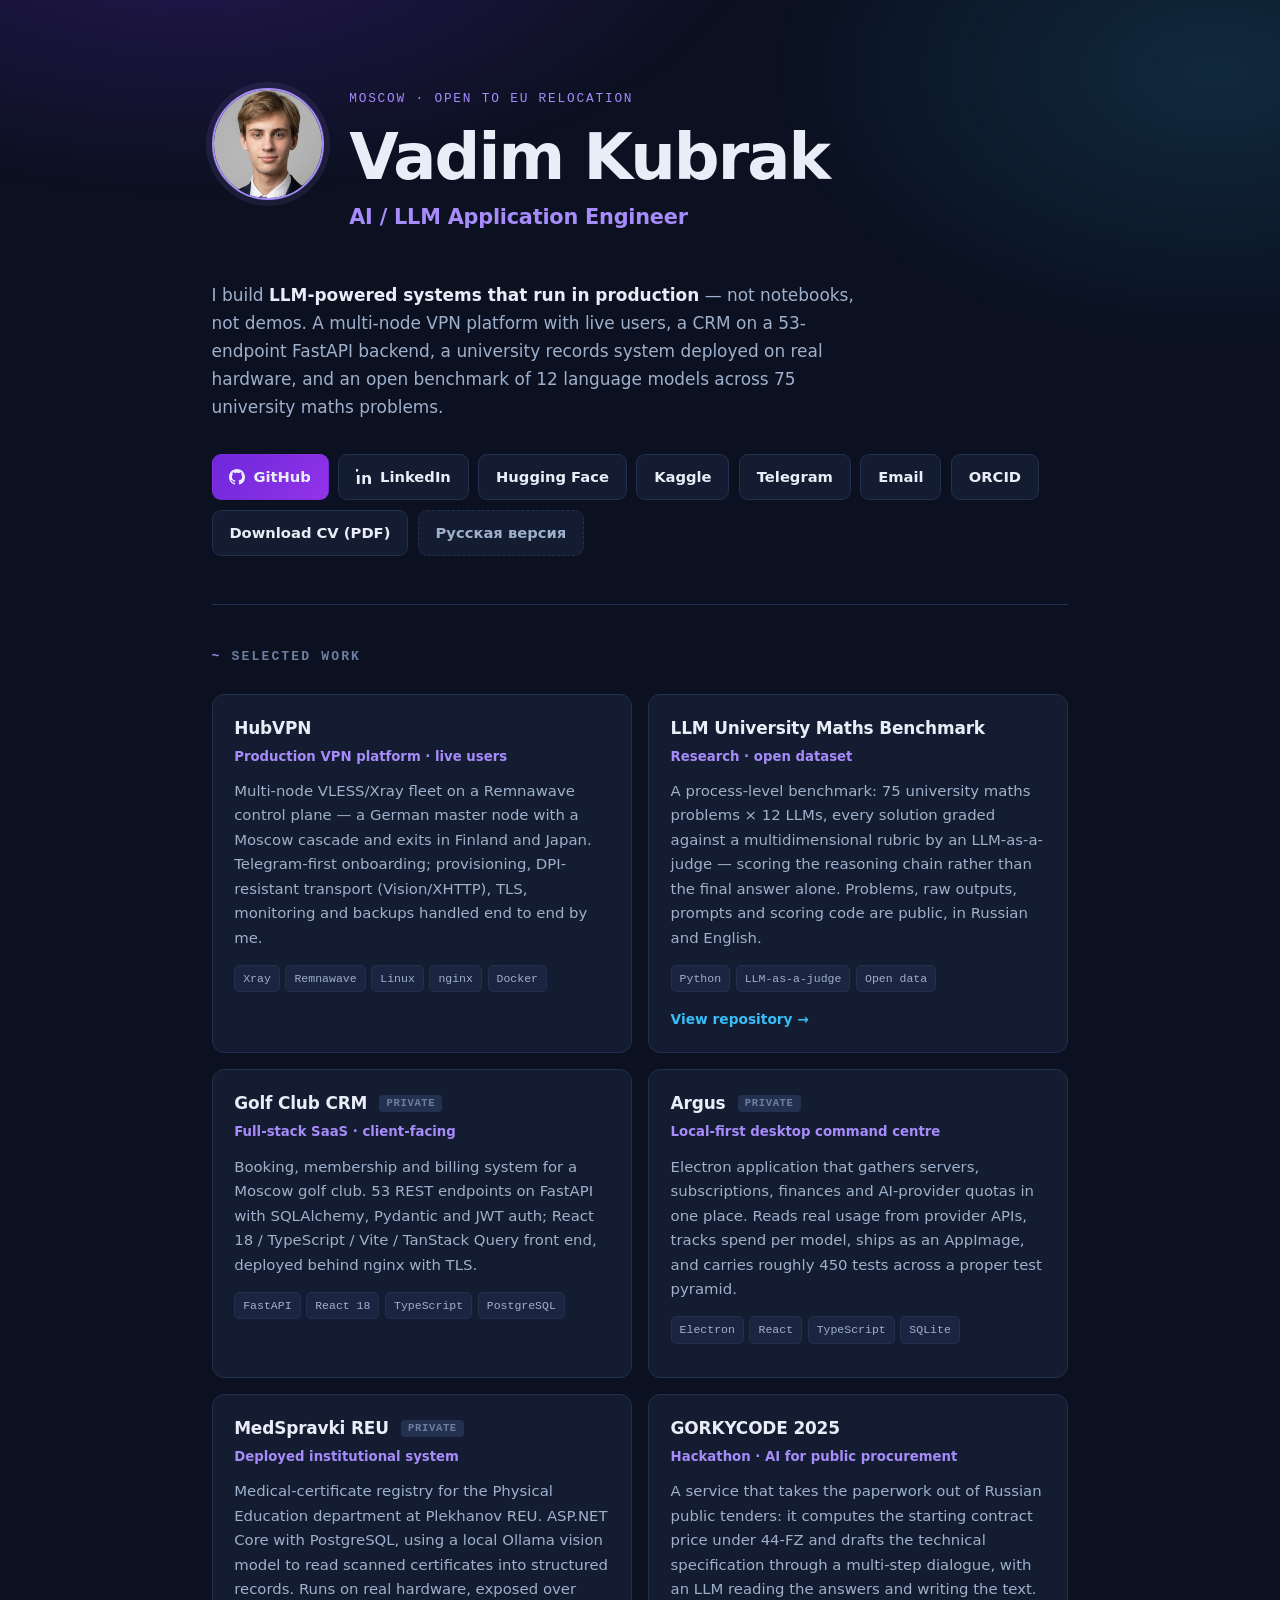
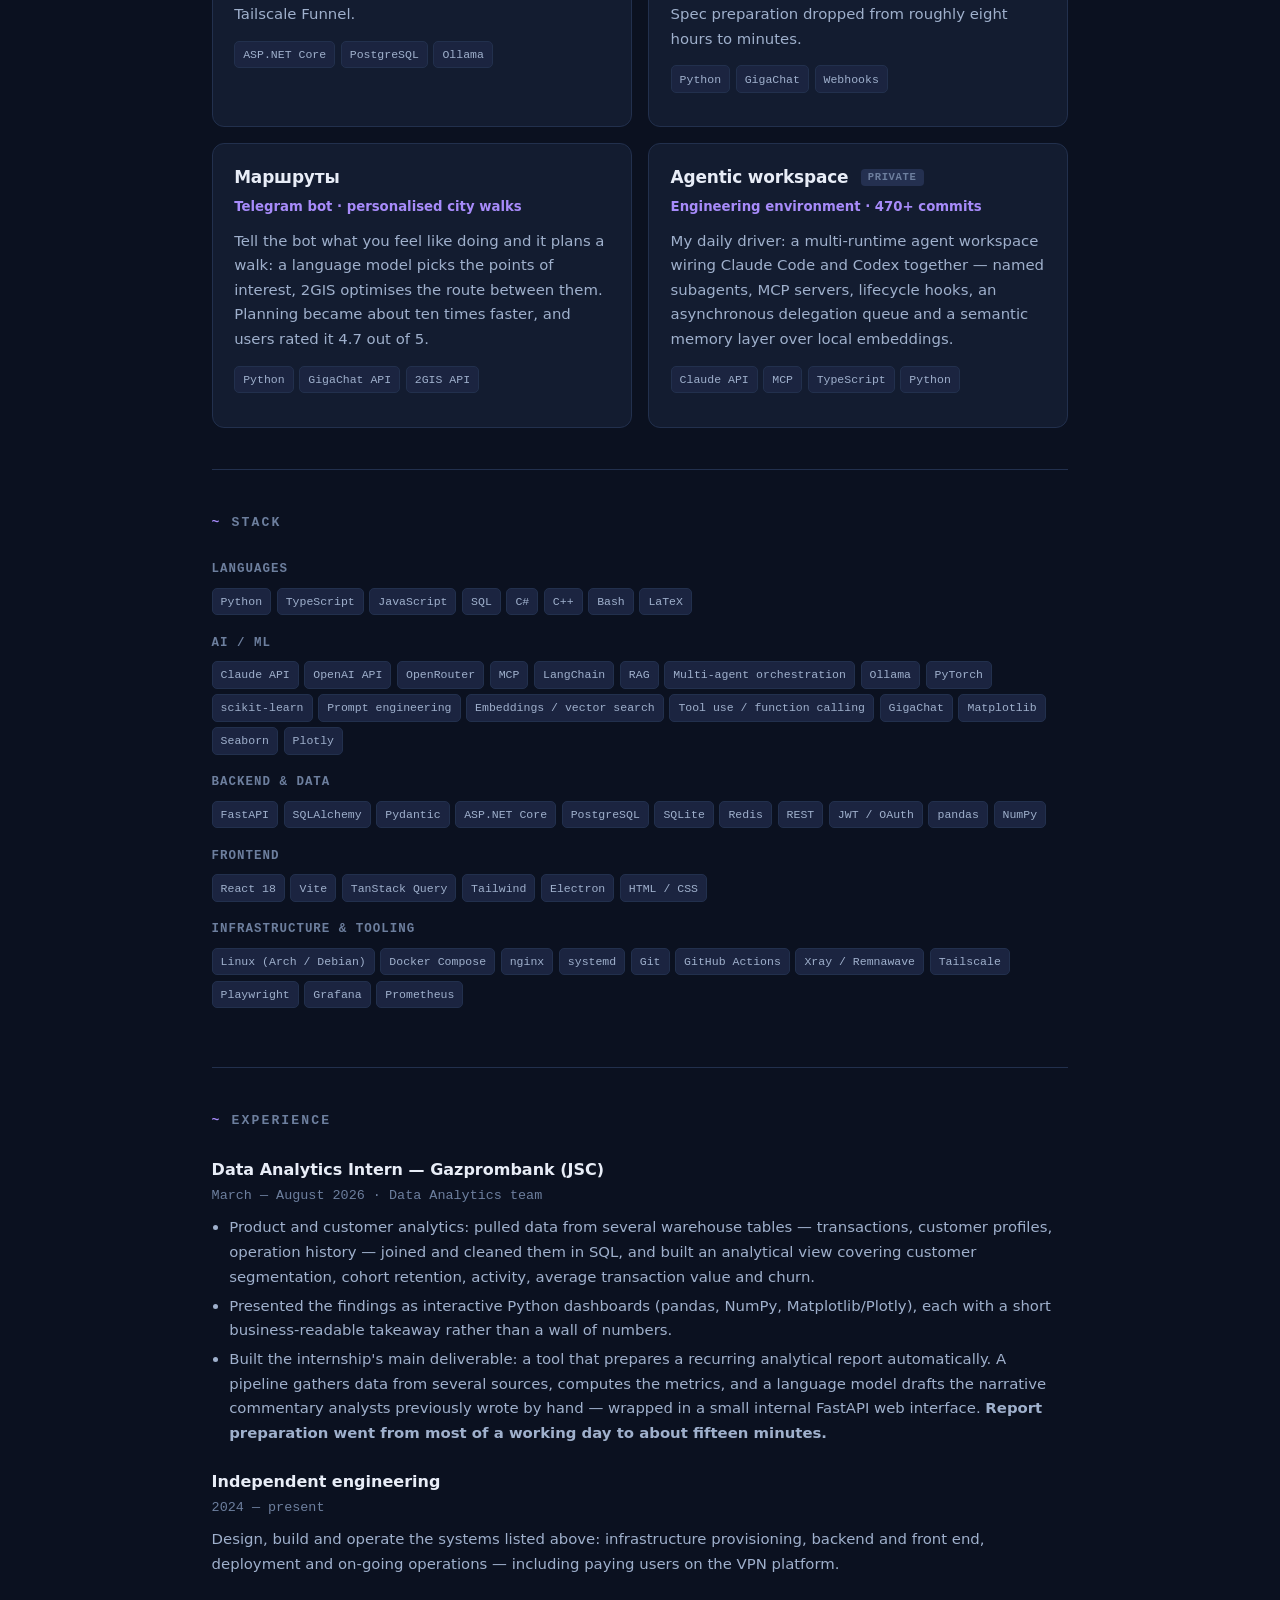
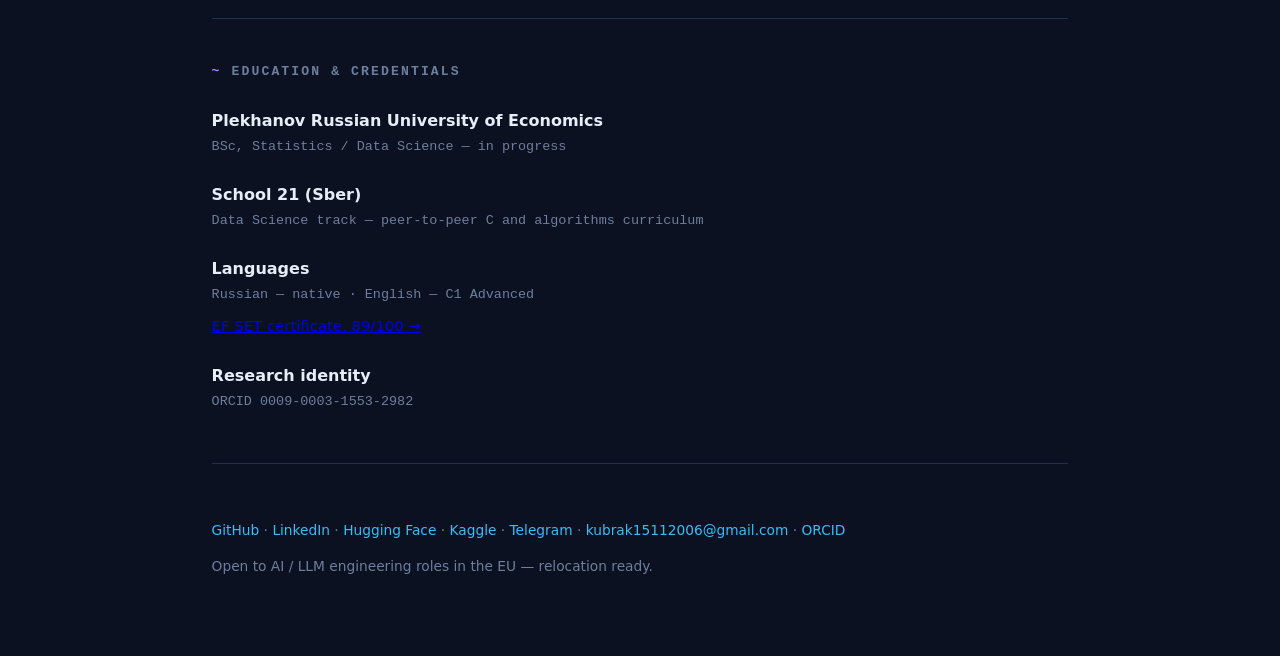
==== commit 7319b663: "English level stated as C1 Advanced Certificate link and 89/100 score unchanged; the credential is n" ====
--- a/index.html
+++ b/index.html
@@ -6,6 +6,9 @@
 <title>Vadim Kubrak — AI / LLM Application Engineer</title>
 <meta name="description" content="AI / LLM Application Engineer. Production LLM systems, multi-agent pipelines, RAG and MCP tooling. FastAPI, React, Linux infrastructure. Open to roles in the EU." />
 <link rel="canonical" href="https://archangel-gabri.github.io/" />
+<link rel="alternate" hreflang="en" href="https://archangel-gabri.github.io/" />
+<link rel="alternate" hreflang="ru" href="https://archangel-gabri.github.io/ru/" />
+<link rel="alternate" hreflang="x-default" href="https://archangel-gabri.github.io/" />
 
 <meta property="og:type" content="profile" />
 <meta property="og:title" content="Vadim Kubrak — AI / LLM Application Engineer" />
@@ -43,7 +46,7 @@
   "hasCredential": [
     {
       "@type": "EducationalOccupationalCredential",
-      "name": "EF SET English Certificate — C2 Proficient (89/100)",
+      "name": "EF SET English Certificate (89/100)",
       "url": "https://cert.efset.org/AUNUCR",
       "credentialCategory": "certificate"
     }
@@ -123,6 +126,7 @@
     transition:border-color .18s, transform .18s, background .18s;
   }
   .btn:hover{border-color:var(--accent); transform:translateY(-2px); background:#182444}
+  .btn.lang{border-style:dashed; color:var(--ink-dim)}
   .btn.primary{background:linear-gradient(135deg,var(--accent-2),#9333EA); border-color:transparent}
   .btn.primary:hover{background:linear-gradient(135deg,#7c3aed,#a855f7)}
   .btn svg{width:16px;height:16px;fill:currentColor;flex:none}
@@ -219,6 +223,8 @@
     <a class="btn" href="https://t.me/Castiel68">Telegram</a>
     <a class="btn" href="mailto:kubrak15112006@gmail.com">Email</a>
     <a class="btn" href="https://orcid.org/0009-0003-1553-2982">ORCID</a>
+    <a class="btn" href="Vadim-Kubrak-CV.pdf" download>Download CV (PDF)</a>
+    <a class="btn lang" href="ru/" hreflang="ru" lang="ru">Русская версия</a>
   </div>
 </header>
 
@@ -418,7 +424,7 @@
 
   <div class="entry">
     <h3>Languages</h3>
-    <p class="meta">Russian — native · English — C2 Proficient</p>
+    <p class="meta">Russian — native · English — C1 Advanced</p>
     <p><a class="more" href="https://cert.efset.org/AUNUCR">EF SET certificate, 89/100 →</a></p>
   </div>
 
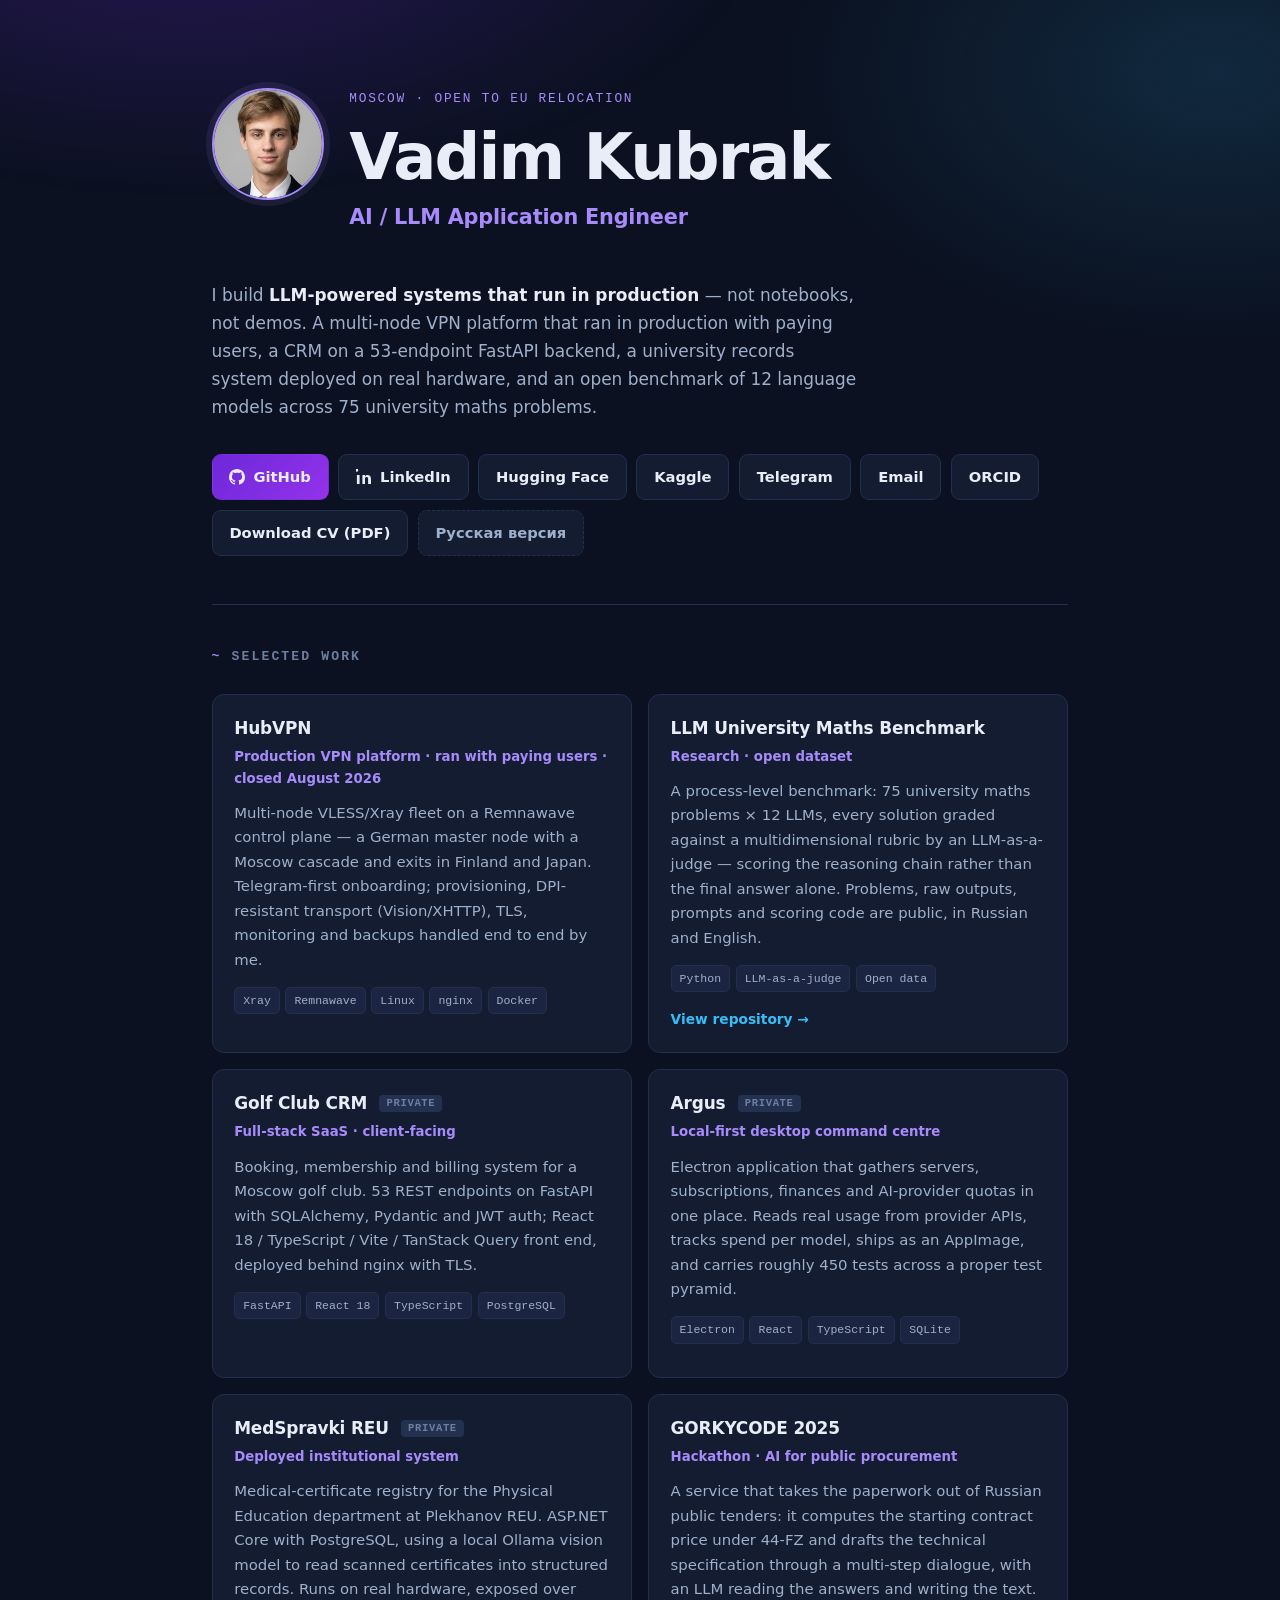
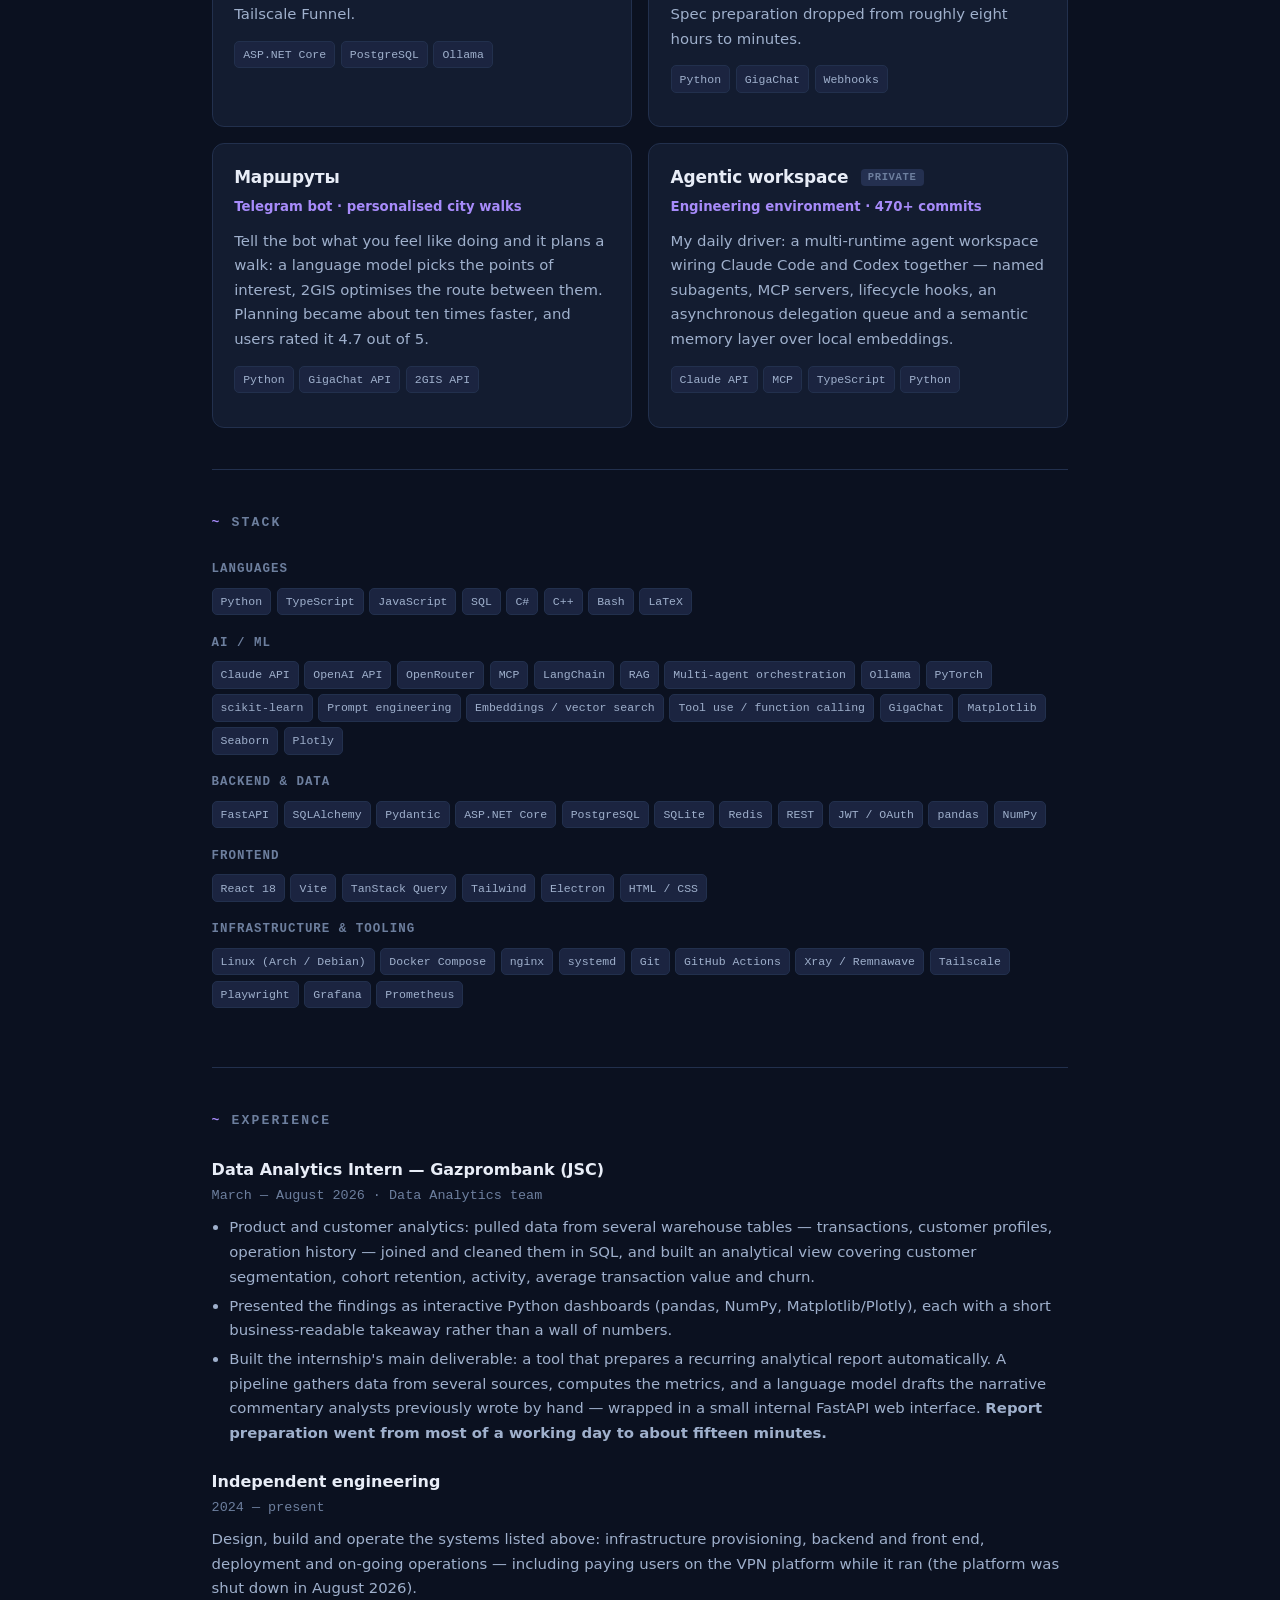
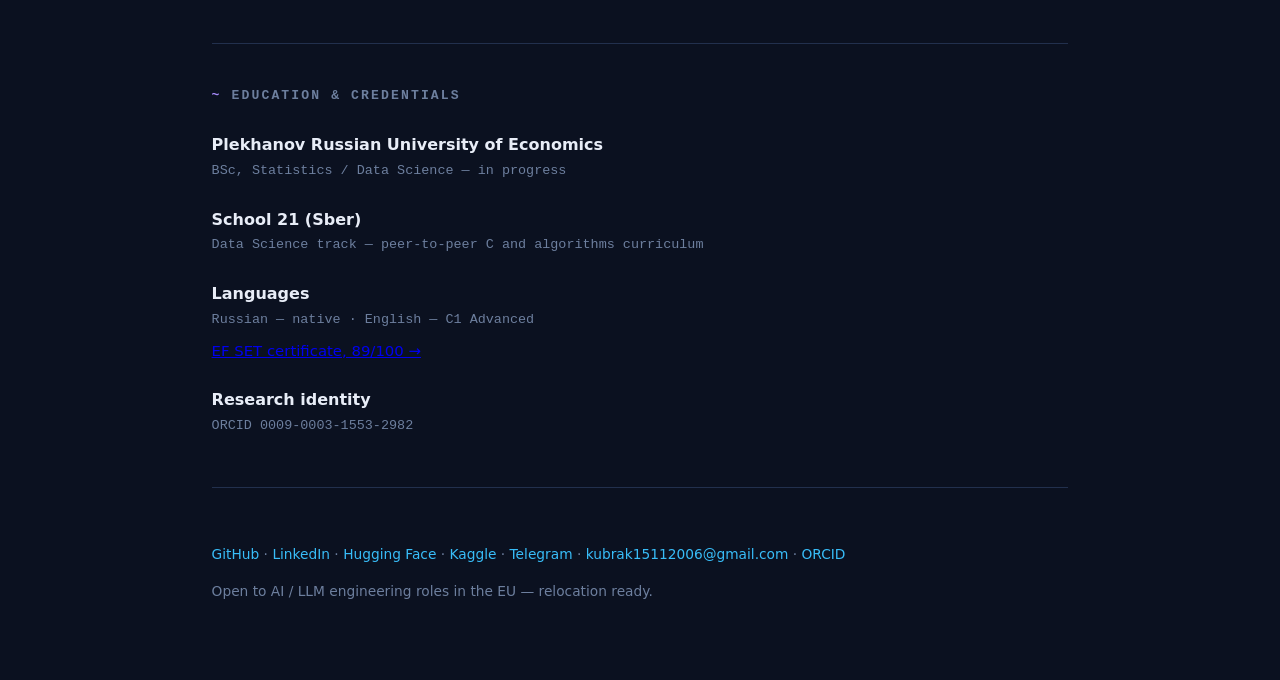
==== commit 921d6faf: "витрина обещала живых пользователей у закрытого проекта HubVPN закрыт 15.08.2026, а сайт до сих пор " ====
--- a/index.html
+++ b/index.html
@@ -205,7 +205,7 @@
   </div>
   <p class="lede">
     I build <strong>LLM-powered systems that run in production</strong> — not notebooks, not demos.
-    A multi-node VPN platform with live users, a CRM on a 53-endpoint FastAPI backend, a university
+    A multi-node VPN platform that ran in production with paying users, a CRM on a 53-endpoint FastAPI backend, a university
     records system deployed on real hardware, and an open benchmark of 12 language models across
     75 university maths problems.
   </p>
@@ -234,7 +234,7 @@
 
     <article class="card">
       <h3>HubVPN</h3>
-      <p class="meta">Production VPN platform · live users</p>
+      <p class="meta">Production VPN platform · ran with paying users · closed August 2026</p>
       <p>
         Multi-node VLESS/Xray fleet on a Remnawave control plane — a German master node with a Moscow
         cascade and exits in Finland and Japan. Telegram-first onboarding; provisioning, DPI-resistant
@@ -404,7 +404,8 @@
     <p class="meta">2024 — present</p>
     <p>
       Design, build and operate the systems listed above: infrastructure provisioning, backend and front
-      end, deployment and on-going operations — including paying users on the VPN platform.
+      end, deployment and on-going operations — including paying users on the VPN platform while it ran
+      (the platform was shut down in August 2026).
     </p>
   </div>
 </section>
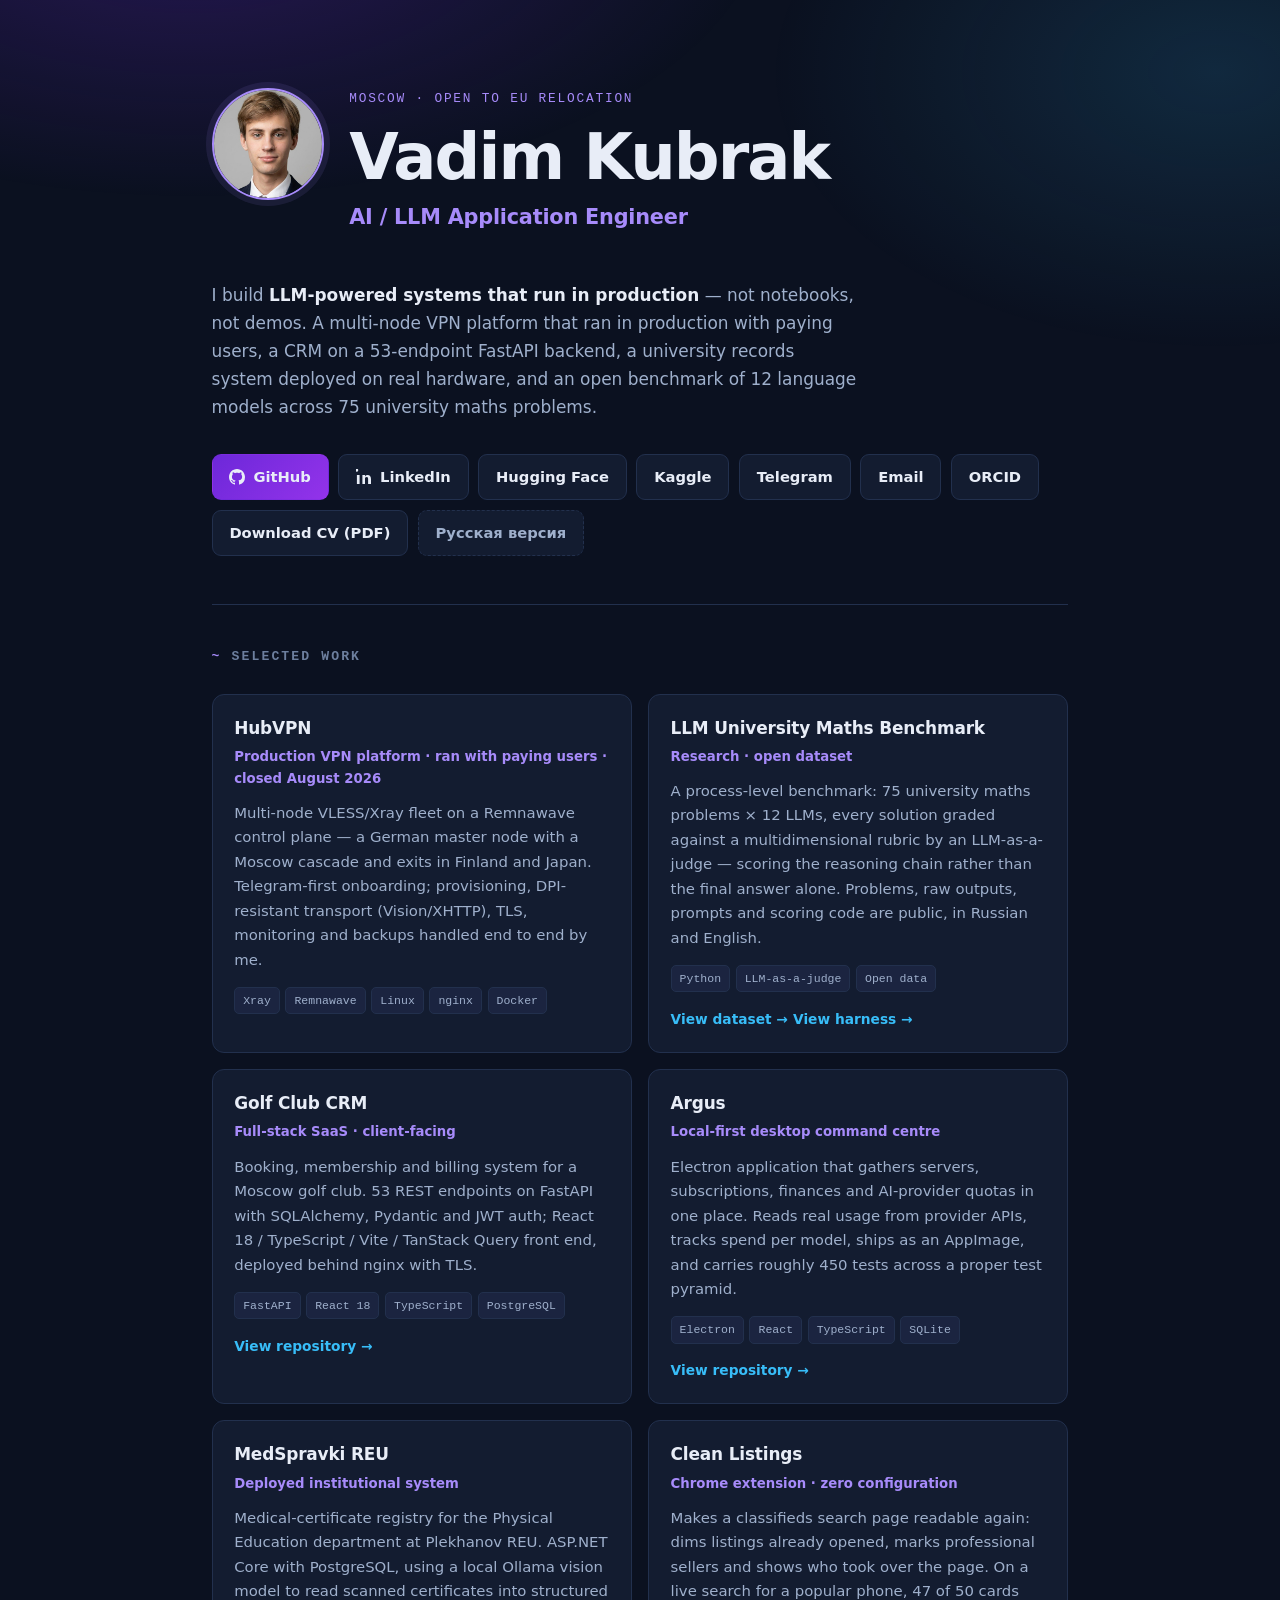
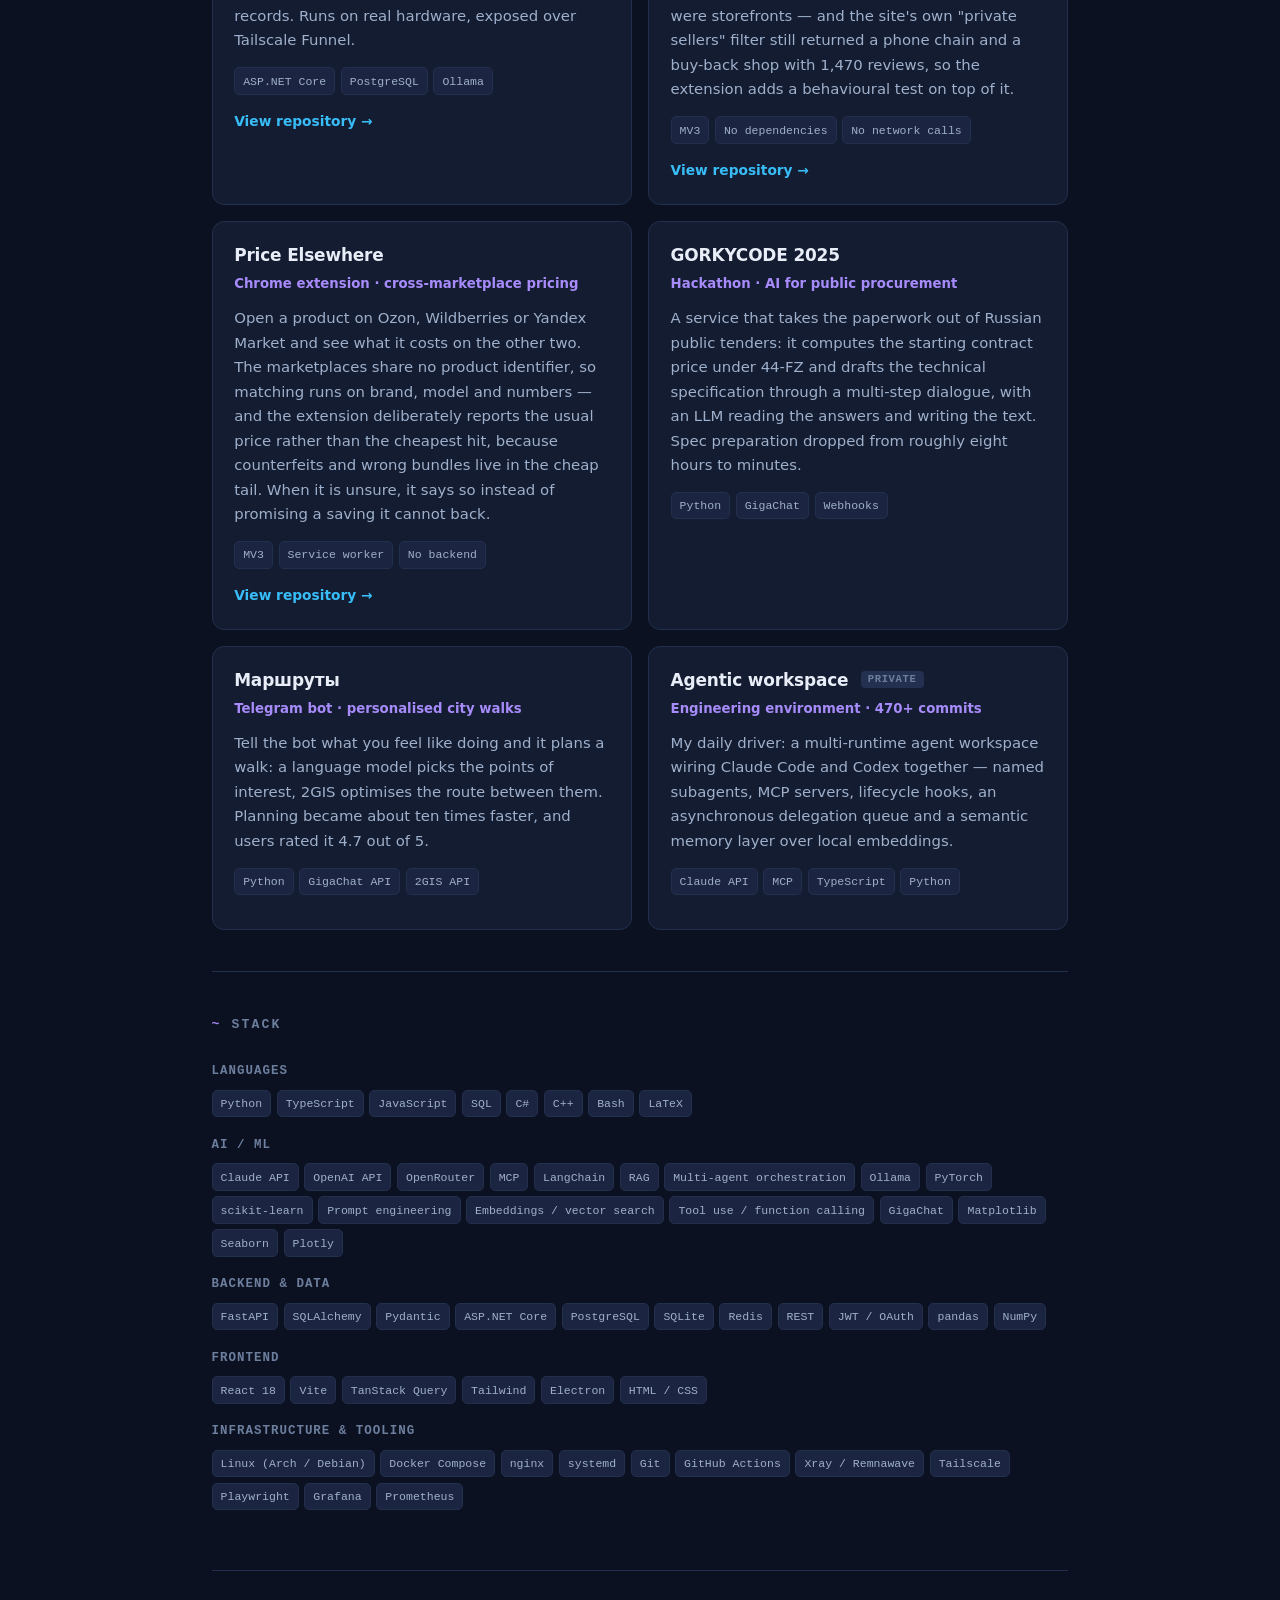
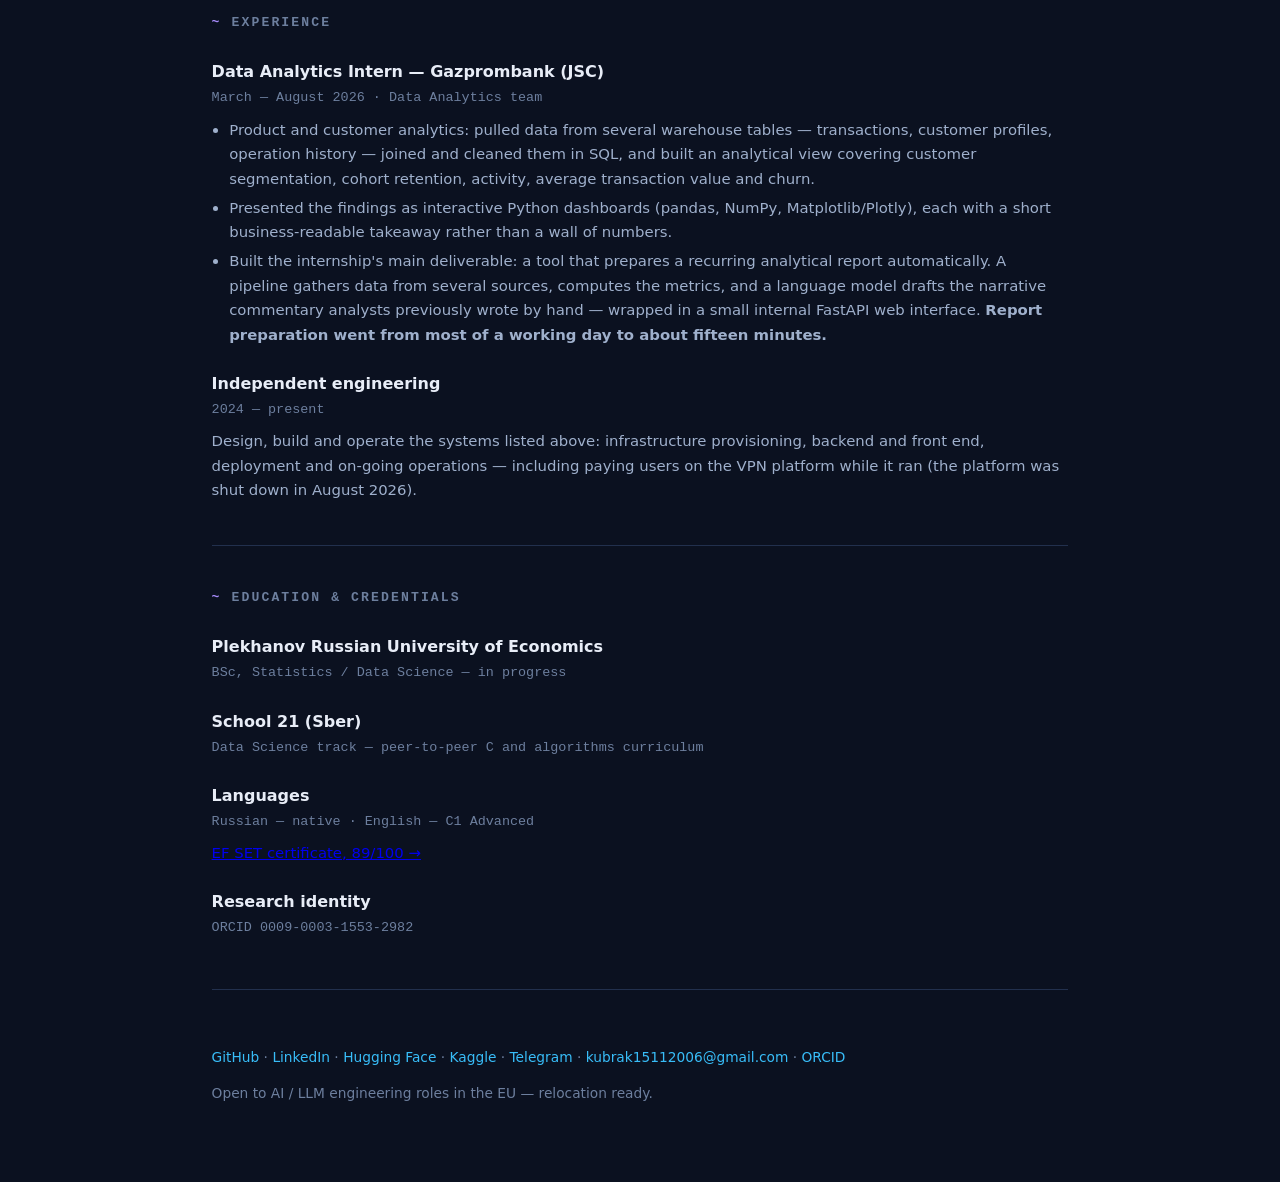
==== commit c1fb65f7: "сайт: три проекта больше не приватные, добавлены два расширения и стенд Golf, Argus и MedSpravki опу" ====
--- a/index.html
+++ b/index.html
@@ -252,11 +252,12 @@
         answer alone. Problems, raw outputs, prompts and scoring code are public, in Russian and English.
       </p>
       <div class="tags"><span class="tag">Python</span><span class="tag">LLM-as-a-judge</span><span class="tag">Open data</span></div>
-      <a class="more" href="https://github.com/Archangel-gabri/llm-university-math-benchmark">View repository →</a>
-    </article>
-
-    <article class="card">
-      <h3>Golf Club CRM <span class="pill">private</span></h3>
+      <a class="more" href="https://github.com/Archangel-gabri/llm-university-math-benchmark">View dataset →</a>
+      <a class="more" href="https://github.com/Archangel-gabri/llm-math-benchmark-harness">View harness →</a>
+    </article>
+
+    <article class="card">
+      <h3>Golf Club CRM</h3>
       <p class="meta">Full-stack SaaS · client-facing</p>
       <p>
         Booking, membership and billing system for a Moscow golf club. 53 REST endpoints on FastAPI with
@@ -264,10 +265,11 @@
         deployed behind nginx with TLS.
       </p>
       <div class="tags"><span class="tag">FastAPI</span><span class="tag">React 18</span><span class="tag">TypeScript</span><span class="tag">PostgreSQL</span></div>
-    </article>
-
-    <article class="card">
-      <h3>Argus <span class="pill">private</span></h3>
+      <a class="more" href="https://github.com/Archangel-gabri/golf-crm">View repository →</a>
+    </article>
+
+    <article class="card">
+      <h3>Argus</h3>
       <p class="meta">Local-first desktop command centre</p>
       <p>
         Electron application that gathers servers, subscriptions, finances and AI-provider quotas in one
@@ -275,10 +277,11 @@
         carries roughly 450 tests across a proper test pyramid.
       </p>
       <div class="tags"><span class="tag">Electron</span><span class="tag">React</span><span class="tag">TypeScript</span><span class="tag">SQLite</span></div>
-    </article>
-
-    <article class="card">
-      <h3>MedSpravki REU <span class="pill">private</span></h3>
+      <a class="more" href="https://github.com/Archangel-gabri/argus">View repository →</a>
+    </article>
+
+    <article class="card">
+      <h3>MedSpravki REU</h3>
       <p class="meta">Deployed institutional system</p>
       <p>
         Medical-certificate registry for the Physical Education department at Plekhanov REU. ASP.NET Core
@@ -286,6 +289,34 @@
         records. Runs on real hardware, exposed over Tailscale Funnel.
       </p>
       <div class="tags"><span class="tag">ASP.NET Core</span><span class="tag">PostgreSQL</span><span class="tag">Ollama</span></div>
+      <a class="more" href="https://github.com/Archangel-gabri/medspravki-reu">View repository →</a>
+    </article>
+
+    <article class="card">
+      <h3>Clean Listings</h3>
+      <p class="meta">Chrome extension · zero configuration</p>
+      <p>
+        Makes a classifieds search page readable again: dims listings already opened, marks professional
+        sellers and shows who took over the page. On a live search for a popular phone, 47 of 50 cards
+        were storefronts — and the site's own "private sellers" filter still returned a phone chain and a
+        buy-back shop with 1,470 reviews, so the extension adds a behavioural test on top of it.
+      </p>
+      <div class="tags"><span class="tag">MV3</span><span class="tag">No dependencies</span><span class="tag">No network calls</span></div>
+      <a class="more" href="https://github.com/Archangel-gabri/clean-listings">View repository →</a>
+    </article>
+
+    <article class="card">
+      <h3>Price Elsewhere</h3>
+      <p class="meta">Chrome extension · cross-marketplace pricing</p>
+      <p>
+        Open a product on Ozon, Wildberries or Yandex Market and see what it costs on the other two.
+        The marketplaces share no product identifier, so matching runs on brand, model and numbers — and
+        the extension deliberately reports the usual price rather than the cheapest hit, because
+        counterfeits and wrong bundles live in the cheap tail. When it is unsure, it says so instead of
+        promising a saving it cannot back.
+      </p>
+      <div class="tags"><span class="tag">MV3</span><span class="tag">Service worker</span><span class="tag">No backend</span></div>
+      <a class="more" href="https://github.com/Archangel-gabri/price-elsewhere">View repository →</a>
     </article>
 
     <article class="card">
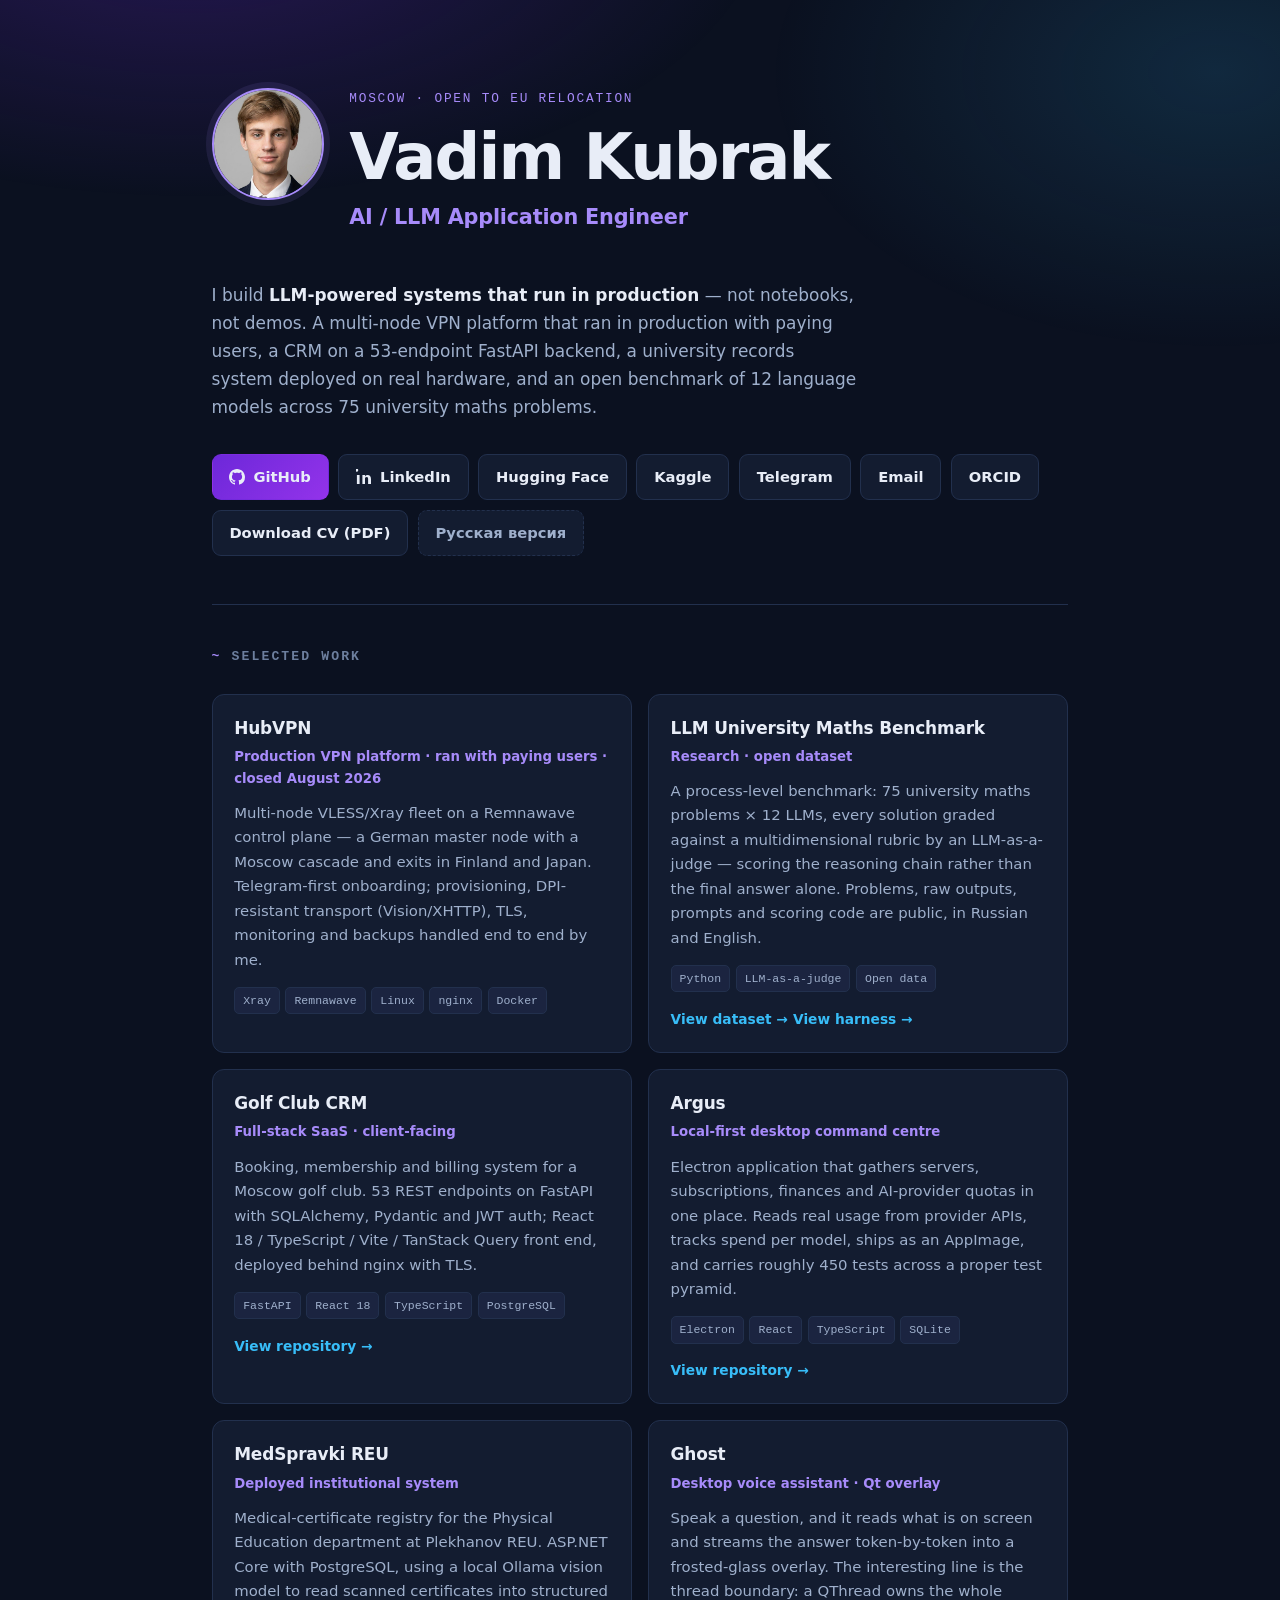
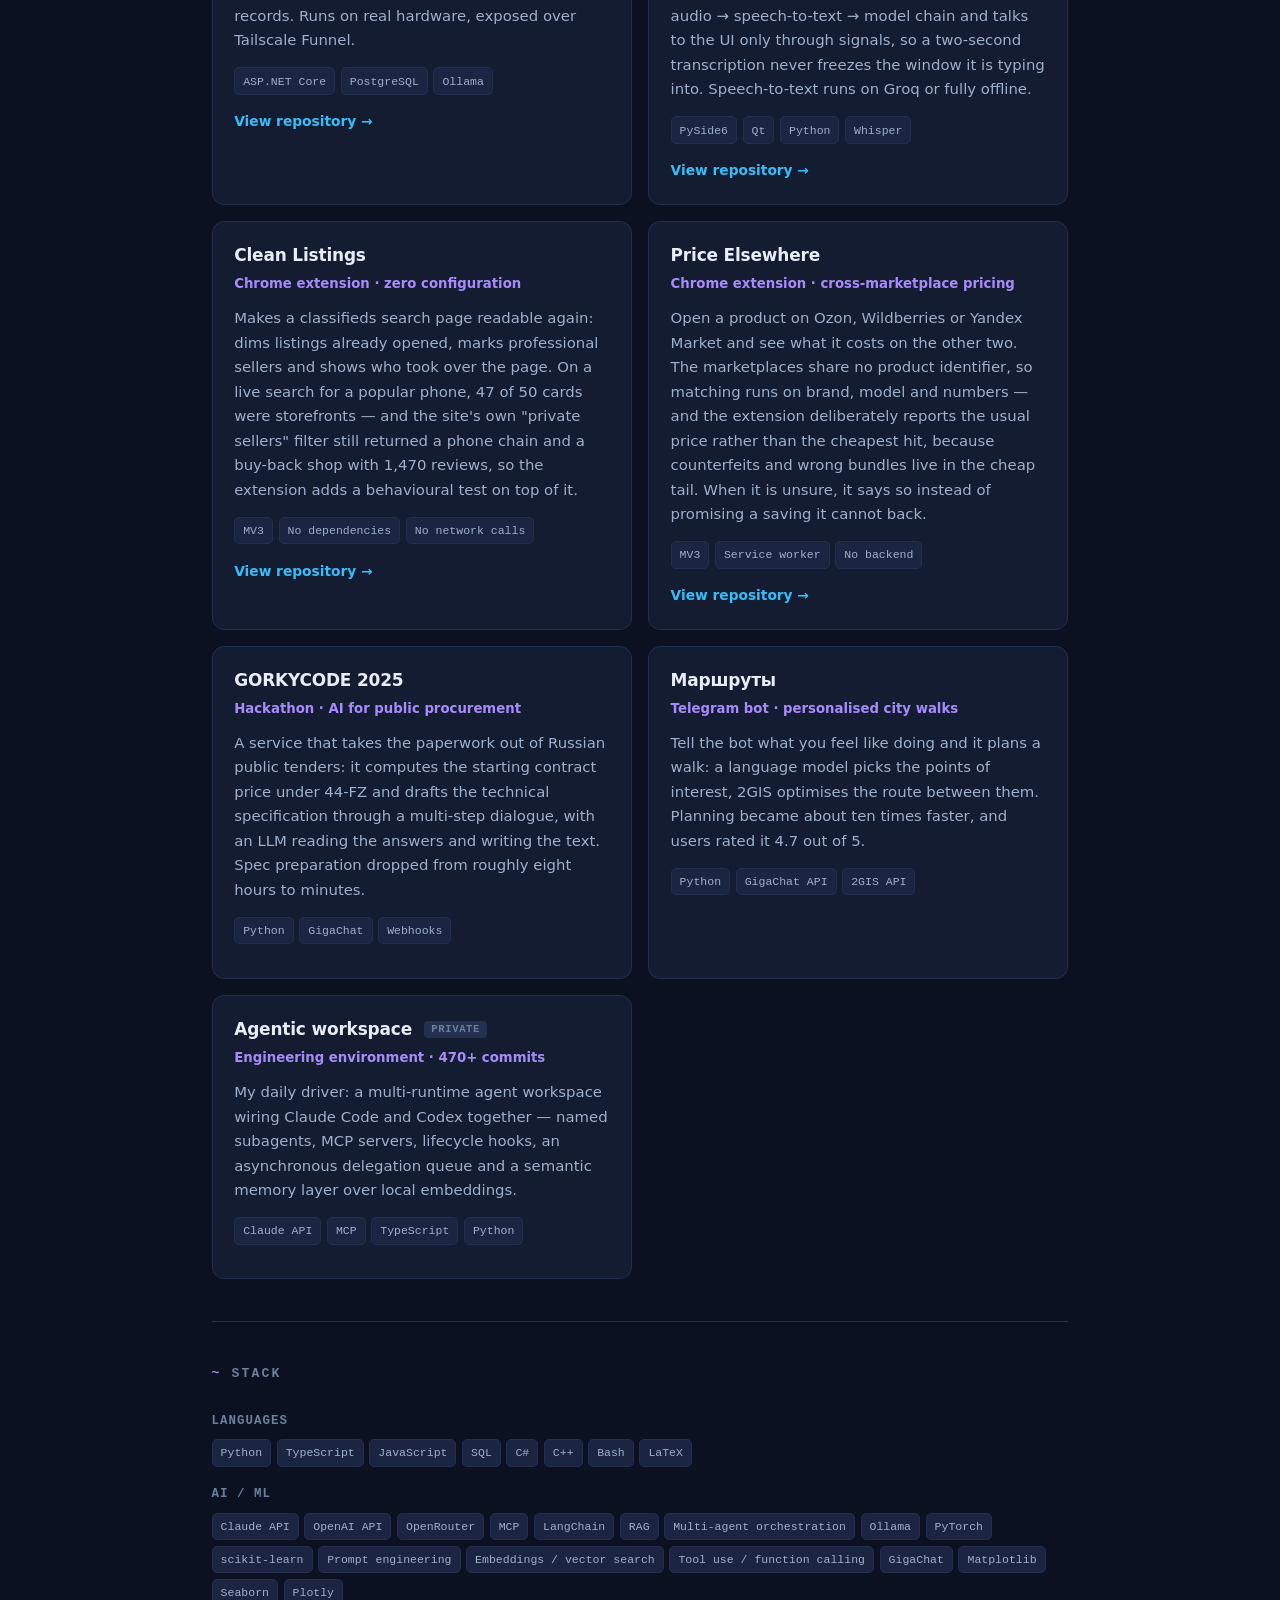
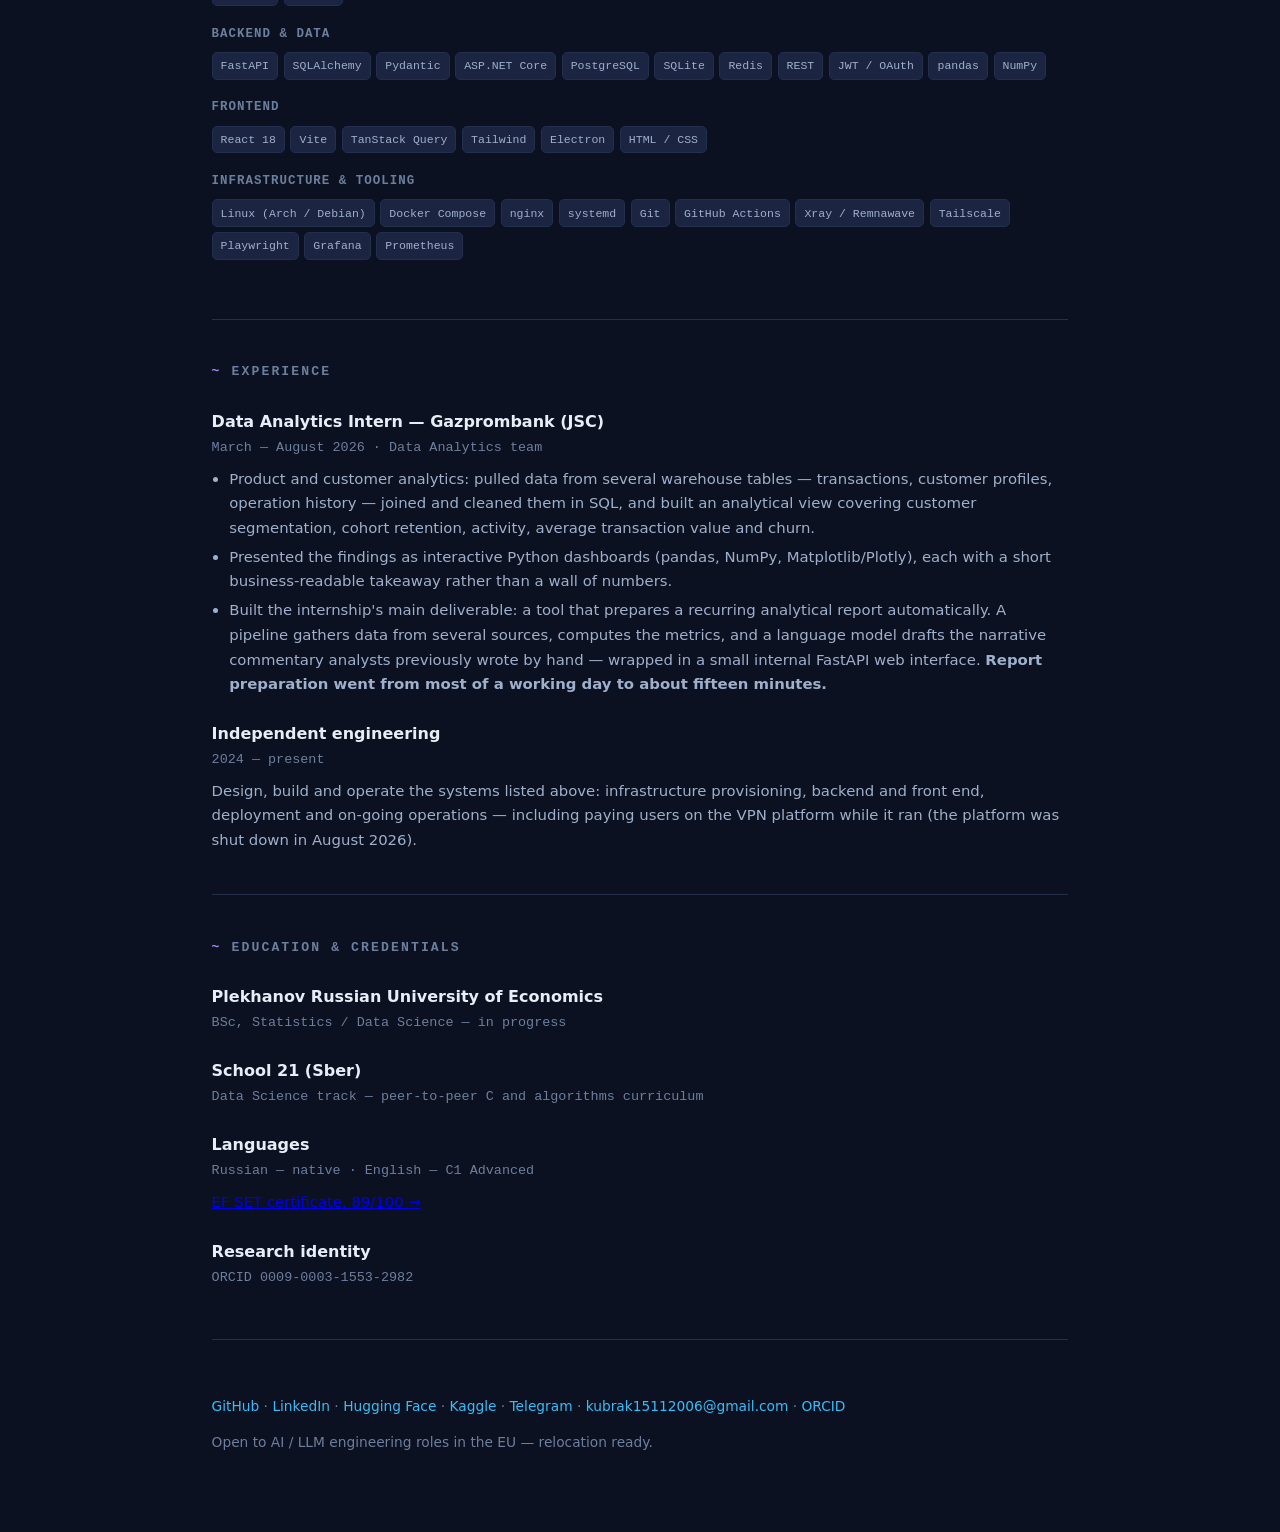
==== commit 0f413db7: "сайт: карточка Ghost в обеих языковых версиях" ====
--- a/index.html
+++ b/index.html
@@ -293,6 +293,20 @@
     </article>
 
     <article class="card">
+      <h3>Ghost</h3>
+      <p class="meta">Desktop voice assistant · Qt overlay</p>
+      <p>
+        Speak a question, and it reads what is on screen and streams the answer token-by-token into a
+        frosted-glass overlay. The interesting line is the thread boundary: a QThread owns the whole
+        audio → speech-to-text → model chain and talks to the UI only through signals, so a
+        two-second transcription never freezes the window it is typing into. Speech-to-text runs on
+        Groq or fully offline.
+      </p>
+      <div class="tags"><span class="tag">PySide6</span><span class="tag">Qt</span><span class="tag">Python</span><span class="tag">Whisper</span></div>
+      <a class="more" href="https://github.com/Archangel-gabri/ghost-assistant">View repository →</a>
+    </article>
+
+    <article class="card">
       <h3>Clean Listings</h3>
       <p class="meta">Chrome extension · zero configuration</p>
       <p>
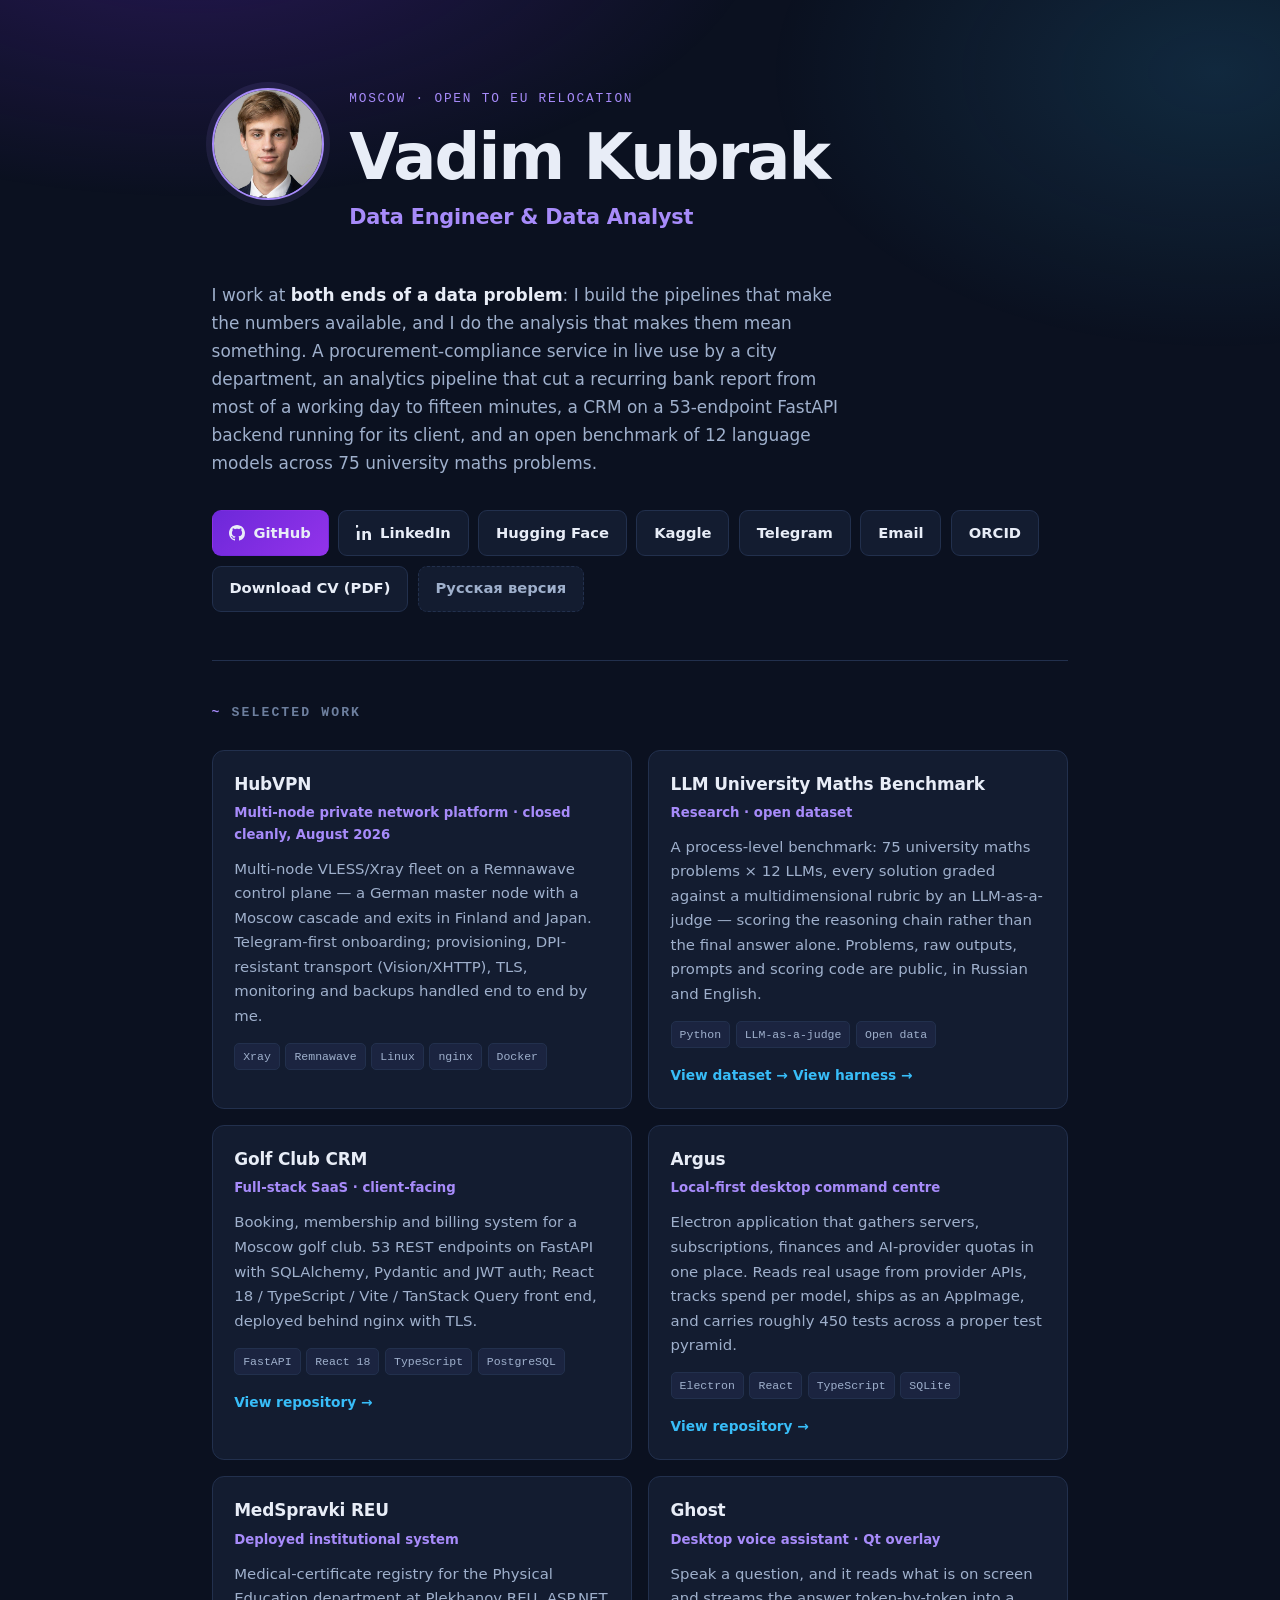
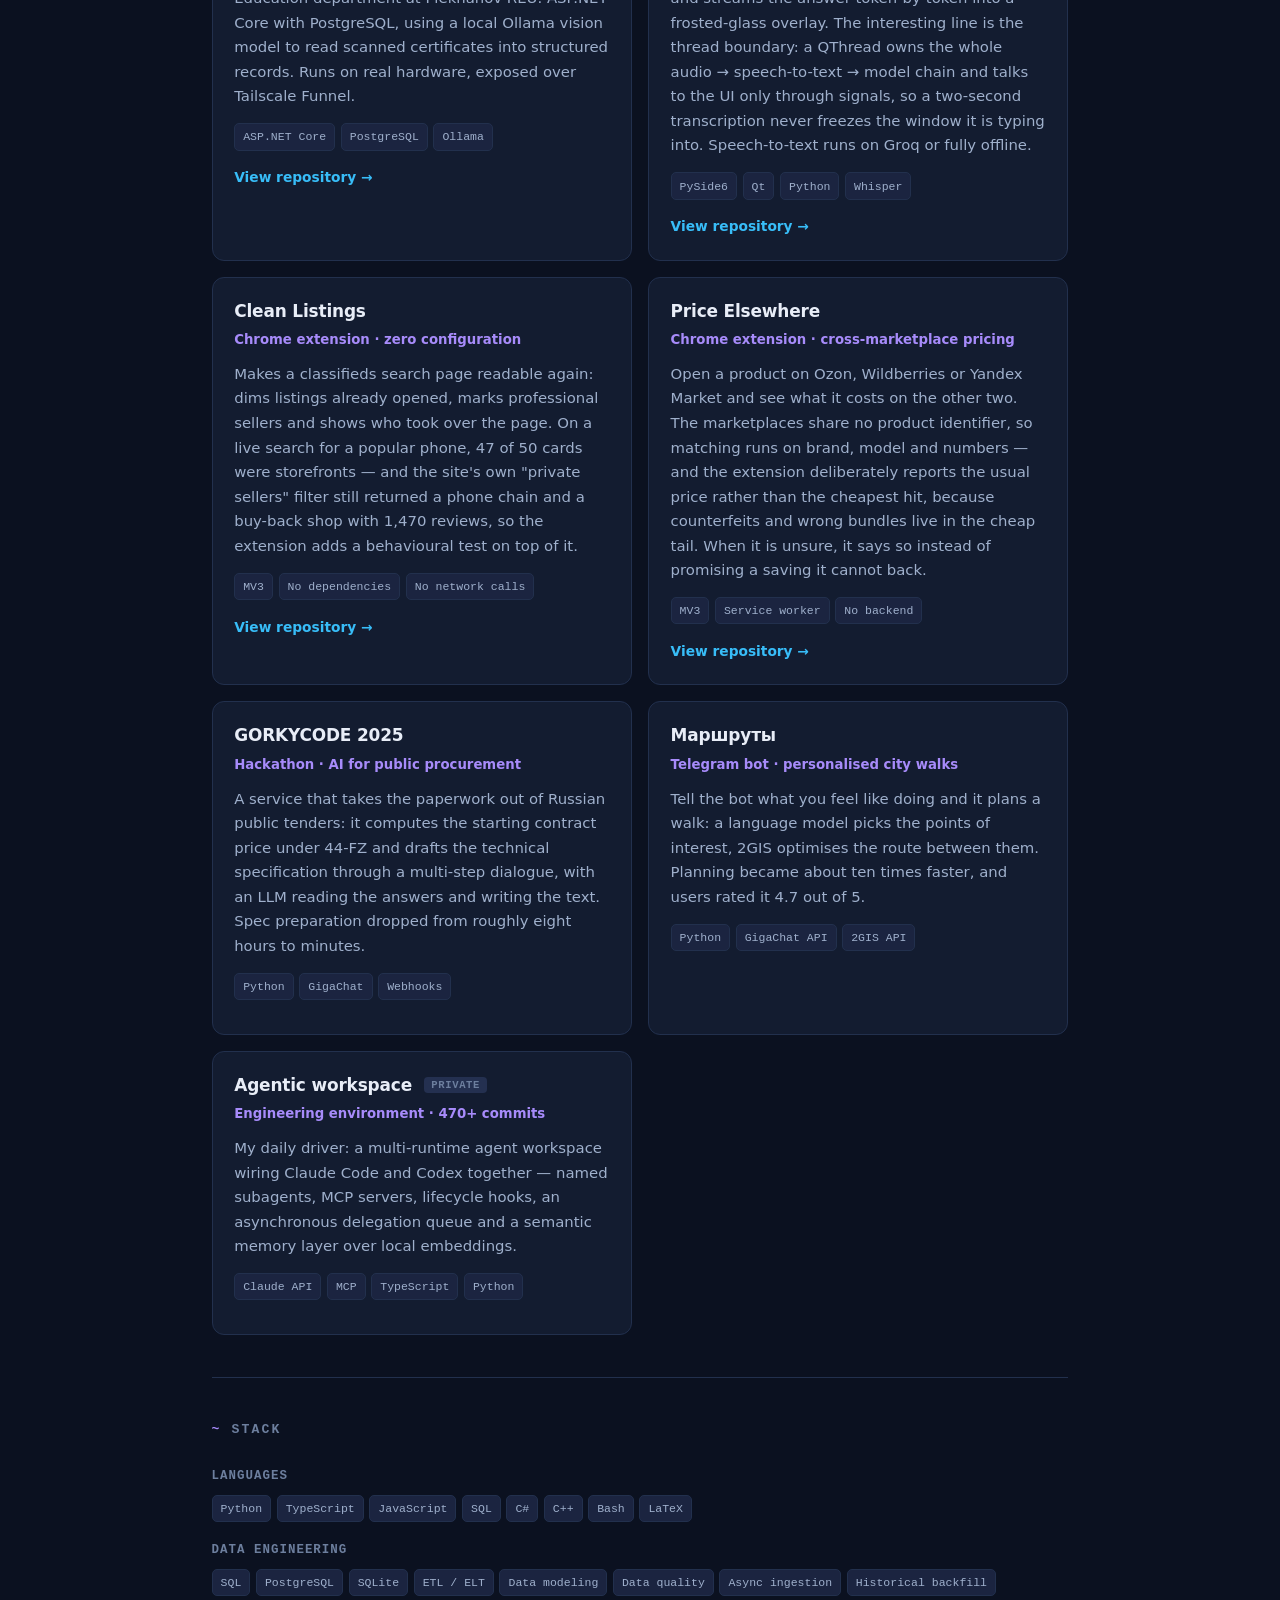
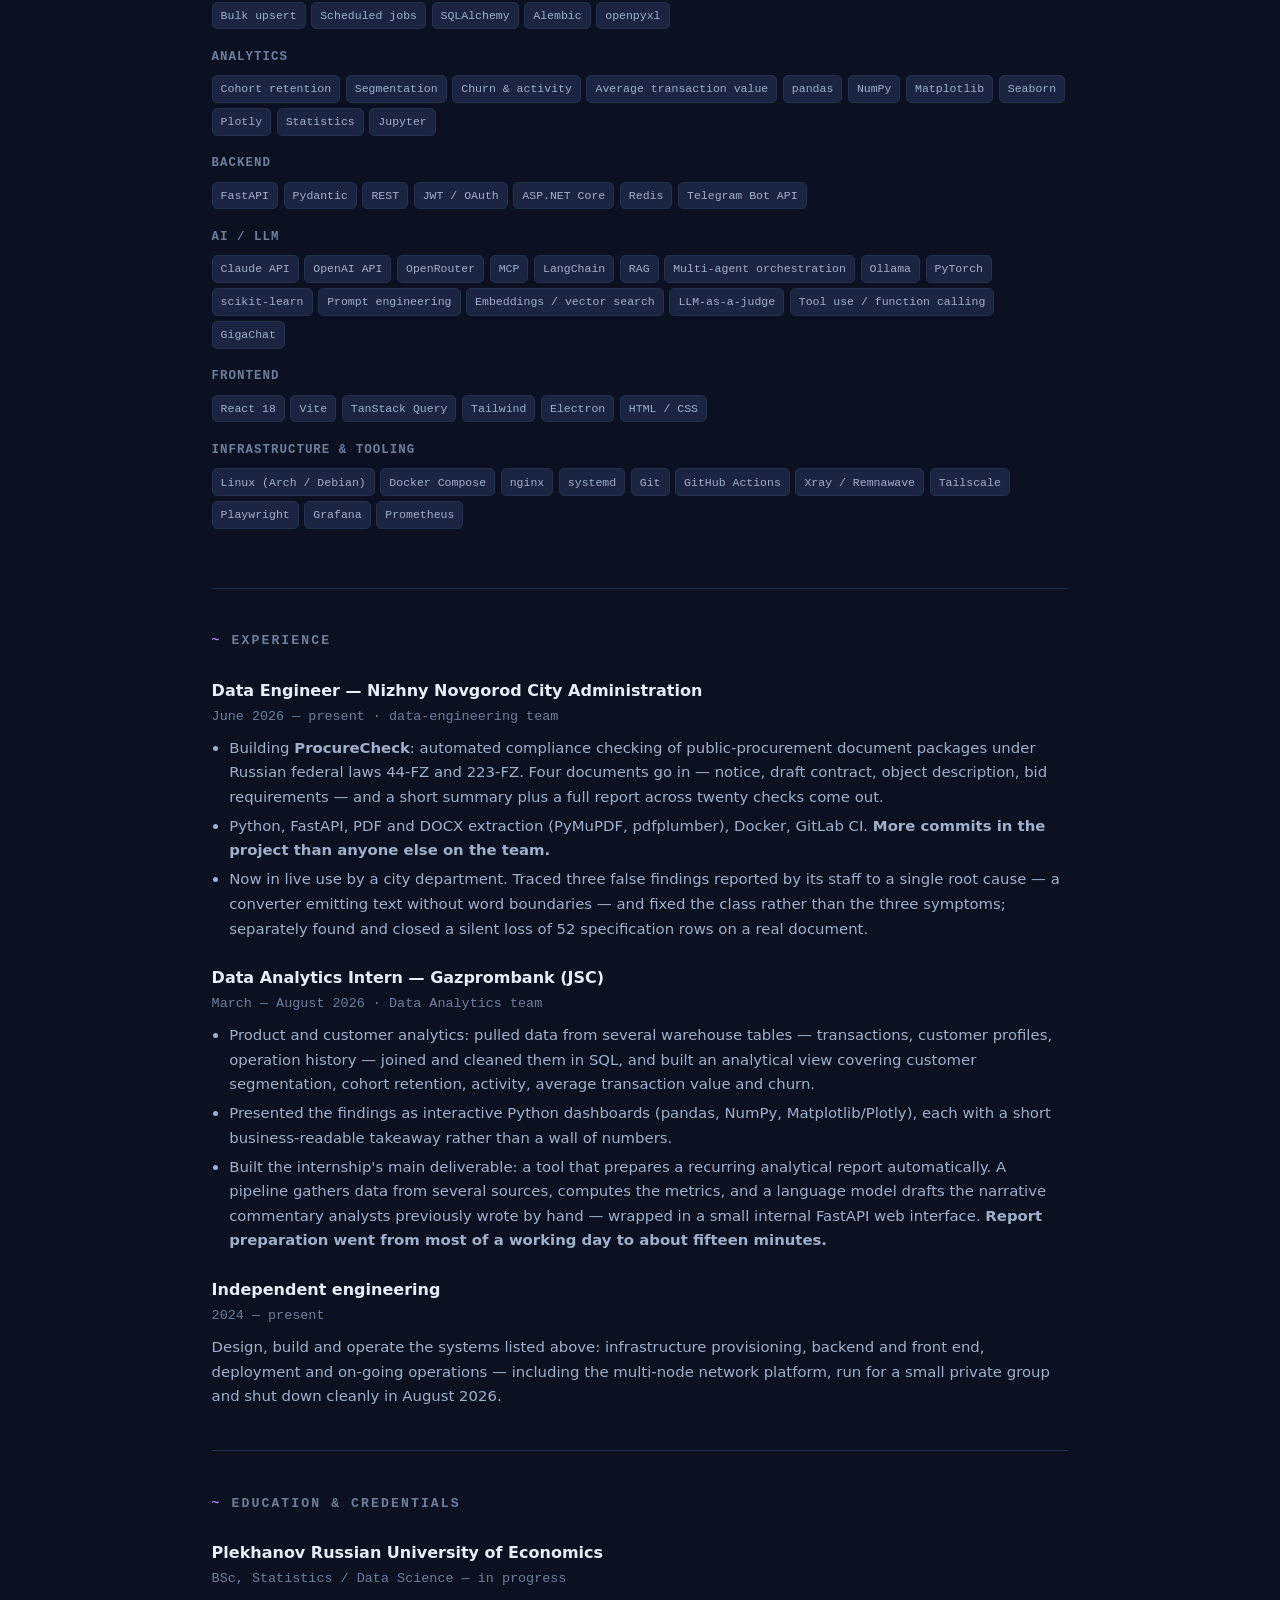
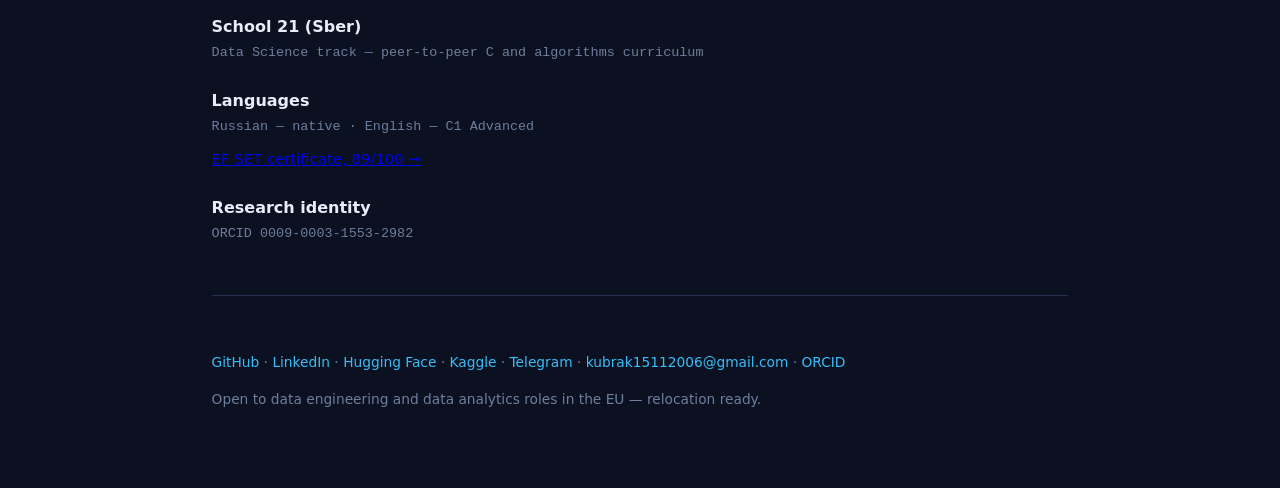
==== commit 2ea0201e: "витрина говорила о платящих пользователях и молчала о текущей работе Три вещи, каждая видна была сна" ====
--- a/index.html
+++ b/index.html
@@ -3,16 +3,16 @@
 <head>
 <meta charset="utf-8" />
 <meta name="viewport" content="width=device-width, initial-scale=1" />
-<title>Vadim Kubrak — AI / LLM Application Engineer</title>
-<meta name="description" content="AI / LLM Application Engineer. Production LLM systems, multi-agent pipelines, RAG and MCP tooling. FastAPI, React, Linux infrastructure. Open to roles in the EU." />
+<title>Vadim Kubrak — Data Engineer &amp; Data Analyst</title>
+<meta name="description" content="Data Engineer &amp; Data Analyst. Python, SQL, PostgreSQL, ETL/ELT and relational modeling; cohort and retention analytics; FastAPI, Docker and Linux in production. Open to roles in the EU." />
 <link rel="canonical" href="https://archangel-gabri.github.io/" />
 <link rel="alternate" hreflang="en" href="https://archangel-gabri.github.io/" />
 <link rel="alternate" hreflang="ru" href="https://archangel-gabri.github.io/ru/" />
 <link rel="alternate" hreflang="x-default" href="https://archangel-gabri.github.io/" />
 
 <meta property="og:type" content="profile" />
-<meta property="og:title" content="Vadim Kubrak — AI / LLM Application Engineer" />
-<meta property="og:description" content="Production LLM systems, not demos. Multi-agent pipelines, RAG, MCP. FastAPI · React · Linux." />
+<meta property="og:title" content="Vadim Kubrak — Data Engineer &amp; Data Analyst" />
+<meta property="og:description" content="I build the pipelines that make the numbers available, and do the analysis that makes them mean something. Python · SQL · PostgreSQL · FastAPI · Docker · Linux." />
 <meta property="og:url" content="https://archangel-gabri.github.io/" />
 <meta property="og:image" content="https://archangel-gabri.github.io/assets/og.jpg" />
 <meta property="og:image:width" content="1200" />
@@ -20,8 +20,8 @@
 <meta property="profile:first_name" content="Vadim" />
 <meta property="profile:last_name" content="Kubrak" />
 <meta name="twitter:card" content="summary_large_image" />
-<meta name="twitter:title" content="Vadim Kubrak — AI / LLM Application Engineer" />
-<meta name="twitter:description" content="Production LLM systems, not demos. Multi-agent pipelines, RAG, MCP." />
+<meta name="twitter:title" content="Vadim Kubrak — Data Engineer &amp; Data Analyst" />
+<meta name="twitter:description" content="Pipelines that make the numbers available, analysis that makes them mean something. Python · SQL · PostgreSQL · FastAPI." />
 <meta name="twitter:image" content="https://archangel-gabri.github.io/assets/og.jpg" />
 
 <link rel="icon" type="image/png" href="assets/favicon.png" />
@@ -33,7 +33,7 @@
   "@type": "Person",
   "name": "Vadim Kubrak",
   "alternateName": "Кубрак Вадим Андреевич",
-  "jobTitle": "AI / LLM Application Engineer",
+  "jobTitle": "Data Engineer & Data Analyst",
   "email": "mailto:kubrak15112006@gmail.com",
   "url": "https://archangel-gabri.github.io/",
   "image": "https://archangel-gabri.github.io/assets/avatar.jpg",
@@ -41,7 +41,7 @@
   "address": { "@type": "PostalAddress", "addressLocality": "Moscow", "addressCountry": "RU" },
   "seeks": {
     "@type": "Demand",
-    "name": "AI / LLM engineering roles in the EU — relocation ready"
+    "name": "Data engineering and data analytics roles in the EU — relocation ready"
   },
   "hasCredential": [
     {
@@ -56,8 +56,9 @@
     { "@type": "EducationalOrganization", "name": "School 21 (Sber)" }
   ],
   "knowsLanguage": ["ru", "en"],
-  "knowsAbout": ["Large Language Models", "Retrieval-Augmented Generation", "Model Context Protocol",
-                 "FastAPI", "React", "TypeScript", "Python", "Linux", "Docker"],
+  "knowsAbout": ["Data Engineering", "Data Analysis", "SQL", "PostgreSQL", "ETL", "Data Modeling",
+                 "pandas", "Python", "FastAPI", "Docker", "Linux", "CI/CD",
+                 "Large Language Models", "Retrieval-Augmented Generation", "Model Context Protocol"],
   "sameAs": [
     "https://github.com/Archangel-gabri",
     "https://www.linkedin.com/in/vadimkubrak/",
@@ -200,14 +201,15 @@
     <div>
       <p class="eyebrow">Moscow · open to EU relocation</p>
       <h1>Vadim Kubrak</h1>
-      <p class="role">AI / LLM Application Engineer</p>
+      <p class="role">Data Engineer &amp; Data Analyst</p>
     </div>
   </div>
   <p class="lede">
-    I build <strong>LLM-powered systems that run in production</strong> — not notebooks, not demos.
-    A multi-node VPN platform that ran in production with paying users, a CRM on a 53-endpoint FastAPI backend, a university
-    records system deployed on real hardware, and an open benchmark of 12 language models across
-    75 university maths problems.
+    I work at <strong>both ends of a data problem</strong>: I build the pipelines that make the numbers
+    available, and I do the analysis that makes them mean something. A procurement-compliance service in
+    live use by a city department, an analytics pipeline that cut a recurring bank report from most of a
+    working day to fifteen minutes, a CRM on a 53-endpoint FastAPI backend running for its client, and an
+    open benchmark of 12 language models across 75 university maths problems.
   </p>
   <div class="links">
     <a class="btn primary" href="https://github.com/Archangel-gabri">
@@ -234,7 +236,7 @@
 
     <article class="card">
       <h3>HubVPN</h3>
-      <p class="meta">Production VPN platform · ran with paying users · closed August 2026</p>
+      <p class="meta">Multi-node private network platform · closed cleanly, August 2026</p>
       <p>
         Multi-node VLESS/Xray fleet on a Remnawave control plane — a German master node with a Moscow
         cascade and exits in Finland and Japan. Telegram-first onboarding; provisioning, DPI-resistant
@@ -383,24 +385,44 @@
   </div>
 
   <div class="stack-row">
-    <h4>AI / ML</h4>
+    <h4>Data engineering</h4>
+    <div class="tags">
+      <span class="tag">SQL</span><span class="tag">PostgreSQL</span><span class="tag">SQLite</span>
+      <span class="tag">ETL / ELT</span><span class="tag">Data modeling</span><span class="tag">Data quality</span>
+      <span class="tag">Async ingestion</span><span class="tag">Historical backfill</span><span class="tag">Bulk upsert</span>
+      <span class="tag">Scheduled jobs</span><span class="tag">SQLAlchemy</span><span class="tag">Alembic</span>
+      <span class="tag">openpyxl</span>
+    </div>
+  </div>
+
+  <div class="stack-row">
+    <h4>Analytics</h4>
+    <div class="tags">
+      <span class="tag">Cohort retention</span><span class="tag">Segmentation</span><span class="tag">Churn &amp; activity</span>
+      <span class="tag">Average transaction value</span><span class="tag">pandas</span><span class="tag">NumPy</span>
+      <span class="tag">Matplotlib</span><span class="tag">Seaborn</span><span class="tag">Plotly</span>
+      <span class="tag">Statistics</span><span class="tag">Jupyter</span>
+    </div>
+  </div>
+
+  <div class="stack-row">
+    <h4>Backend</h4>
+    <div class="tags">
+      <span class="tag">FastAPI</span><span class="tag">Pydantic</span><span class="tag">REST</span>
+      <span class="tag">JWT / OAuth</span><span class="tag">ASP.NET Core</span><span class="tag">Redis</span>
+      <span class="tag">Telegram Bot API</span>
+    </div>
+  </div>
+
+  <div class="stack-row">
+    <h4>AI / LLM</h4>
     <div class="tags">
       <span class="tag">Claude API</span><span class="tag">OpenAI API</span><span class="tag">OpenRouter</span>
       <span class="tag">MCP</span><span class="tag">LangChain</span><span class="tag">RAG</span>
       <span class="tag">Multi-agent orchestration</span><span class="tag">Ollama</span>
       <span class="tag">PyTorch</span><span class="tag">scikit-learn</span><span class="tag">Prompt engineering</span>
-      <span class="tag">Embeddings / vector search</span><span class="tag">Tool use / function calling</span>
-      <span class="tag">GigaChat</span><span class="tag">Matplotlib</span><span class="tag">Seaborn</span><span class="tag">Plotly</span>
-    </div>
-  </div>
-
-  <div class="stack-row">
-    <h4>Backend &amp; data</h4>
-    <div class="tags">
-      <span class="tag">FastAPI</span><span class="tag">SQLAlchemy</span><span class="tag">Pydantic</span>
-      <span class="tag">ASP.NET Core</span><span class="tag">PostgreSQL</span><span class="tag">SQLite</span>
-      <span class="tag">Redis</span><span class="tag">REST</span><span class="tag">JWT / OAuth</span>
-      <span class="tag">pandas</span><span class="tag">NumPy</span>
+      <span class="tag">Embeddings / vector search</span><span class="tag">LLM-as-a-judge</span>
+      <span class="tag">Tool use / function calling</span><span class="tag">GigaChat</span>
     </div>
   </div>
 
@@ -425,6 +447,23 @@
 
 <section id="experience">
   <h2>Experience</h2>
+
+  <div class="entry">
+    <h3>Data Engineer — Nizhny Novgorod City Administration</h3>
+    <p class="meta">June 2026 — present · data-engineering team</p>
+    <ul>
+      <li>Building <strong>ProcureCheck</strong>: automated compliance checking of public-procurement
+          document packages under Russian federal laws 44-FZ and 223-FZ. Four documents go in — notice,
+          draft contract, object description, bid requirements — and a short summary plus a full report
+          across twenty checks come out.</li>
+      <li>Python, FastAPI, PDF and DOCX extraction (PyMuPDF, pdfplumber), Docker, GitLab CI.
+          <strong>More commits in the project than anyone else on the team.</strong></li>
+      <li>Now in live use by a city department. Traced three false findings reported by its staff to a
+          single root cause — a converter emitting text without word boundaries — and fixed the class
+          rather than the three symptoms; separately found and closed a silent loss of 52 specification
+          rows on a real document.</li>
+    </ul>
+  </div>
 
   <div class="entry">
     <h3>Data Analytics Intern — Gazprombank (JSC)</h3>
@@ -449,8 +488,8 @@
     <p class="meta">2024 — present</p>
     <p>
       Design, build and operate the systems listed above: infrastructure provisioning, backend and front
-      end, deployment and on-going operations — including paying users on the VPN platform while it ran
-      (the platform was shut down in August 2026).
+      end, deployment and on-going operations — including the multi-node network platform, run for a small
+      private group and shut down cleanly in August 2026.
     </p>
   </div>
 </section>
@@ -490,7 +529,7 @@
     <a href="mailto:kubrak15112006@gmail.com">kubrak15112006@gmail.com</a> ·
     <a href="https://orcid.org/0009-0003-1553-2982">ORCID</a>
   </p>
-  <p>Open to AI / LLM engineering roles in the EU — relocation ready.</p>
+  <p>Open to data engineering and data analytics roles in the EU — relocation ready.</p>
 </footer>
 
 </div>
